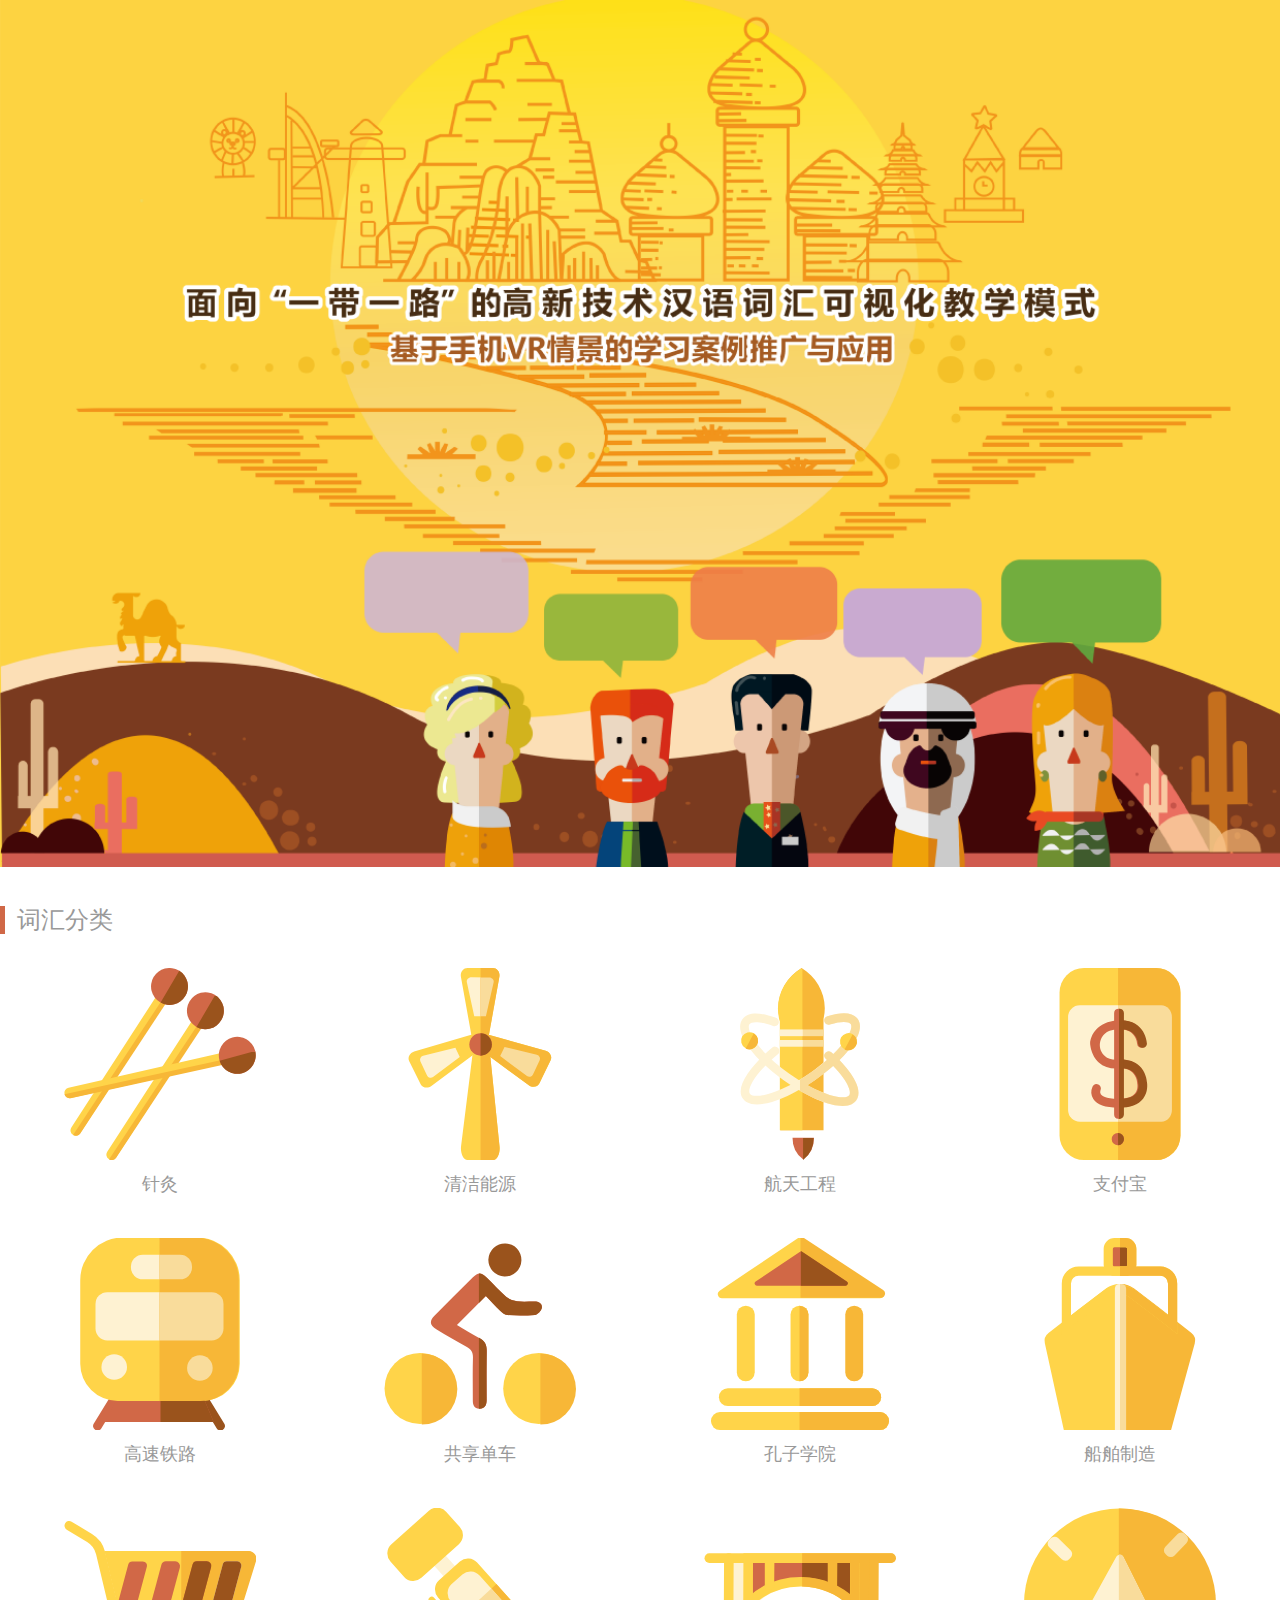
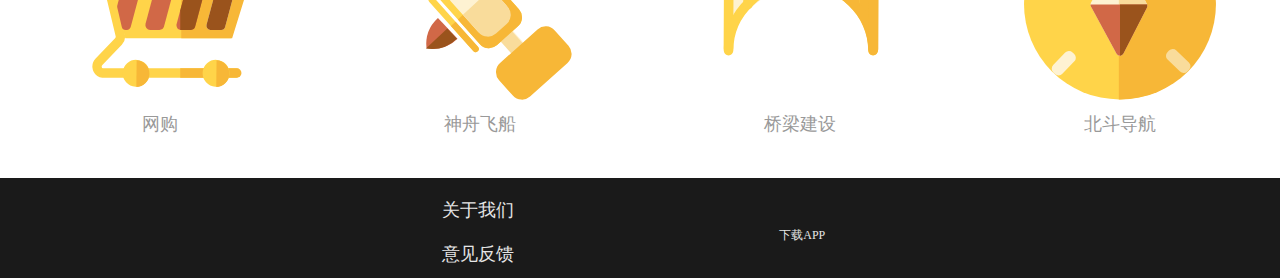
==== index.html @ 21eddb14 "update" ====
<!DOCTYPE html>
<html lang="en">

<head>
    <meta charset="UTF-8">
    <meta name="viewport" content="width=device-width, initial-scale=1.0">
    <meta http-equiv="X-UA-Compatible" content="ie=edge">
    <title>obor</title>
    <meta name="viewport" content="width=device-width, initial-scale=1.0, user-scalable=no" />
    <link rel="stylesheet" href="./index.css">
    <link rel="stylesheet" href="./svg.css">
</head>

<body>
    <div class="title">
        <img class="title" src="./img/title.png" alt="title">
    </div>
    <div class="classify">
        <div class="title_s">
            <div class="front"></div>
            <div class="ti">词汇分类</div>
        </div>
        <div class="classBox">
            <div class="line">
                <div class="box">
                    <svg viewBox="0 0 200 200" class="svg">
                        <use xmlns:xlink="http://www.w3.org/1999/xlink" xlink:href="#acupuncture"></use>
                    </svg>
                    <div class="name">针灸</div>
                </div>
                <div class="box">
                    <svg viewBox="0 0 200 200" class="svg">
                            <use xmlns:xlink="http://www.w3.org/1999/xlink" xlink:href="#clean"></use>
                        </svg>
                    <div class="name">清洁能源</div>
                </div>
                <div class="box">
                    <svg viewBox="0 0 200 200" class="svg">
                                <use xmlns:xlink="http://www.w3.org/1999/xlink" xlink:href="#spaceship"></use>
                            </svg>
                    <div class="name">航天工程</div>
                </div>
                <div class="box">
                    <svg viewBox="0 0 200 200" class="svg">
                                    <use xmlns:xlink="http://www.w3.org/1999/xlink" xlink:href="#alipay"></use>
                                </svg>
                    <div class="name">支付宝</div>
                </div>
            </div>
            <div class="line">
                <div class="box">
                    <svg viewBox="0 0 200 200" class="svg">
                            <use xmlns:xlink="http://www.w3.org/1999/xlink" xlink:href="#highway"></use>
                        </svg>
                    <div class="name">高速铁路</div>
                </div>
                <div class="box">
                    <svg viewBox="0 0 200 200" class="svg">
                                <use xmlns:xlink="http://www.w3.org/1999/xlink" xlink:href="#shareBike"></use>
                            </svg>
                    <div class="name">共享单车</div>
                </div>
                <div class="box">
                    <svg viewBox="0 0 200 200" class="svg">
                                    <use xmlns:xlink="http://www.w3.org/1999/xlink" xlink:href="#confucious"></use>
                                </svg>
                    <div class="name">孔子学院</div>
                </div>
                <div class="box">
                    <svg viewBox="0 0 200 200" class="svg">
                                        <use xmlns:xlink="http://www.w3.org/1999/xlink" xlink:href="#Smade"></use>
                                    </svg>
                    <div class="name">船舶制造</div>
                </div>
            </div>
            <div class="line">
                <div class="box">
                    <svg viewBox="0 0 200 200" class="svg">
                                <use xmlns:xlink="http://www.w3.org/1999/xlink" xlink:href="#shopping"></use>
                            </svg>
                    <div class="name">网购</div>
                </div>
                <div class="box">
                    <svg viewBox="0 0 200 200" class="svg">
                                    <use xmlns:xlink="http://www.w3.org/1999/xlink" xlink:href="#ship"></use>
                                </svg>
                    <div class="name">神舟飞船</div>
                </div>
                <div class="box">
                    <svg viewBox="0 0 200 200" class="svg">
                                        <use xmlns:xlink="http://www.w3.org/1999/xlink" xlink:href="#bridge"></use>
                                    </svg>
                    <div class="name">桥梁建设</div>
                </div>
                <div class="box">
                    <svg viewBox="0 0 200 200" class="svg">
                        <use xmlns:xlink="http://www.w3.org/1999/xlink" xlink:href="#navigation"></use>
                    </svg>
                    <div class="name">北斗导航</div>
                </div>
            </div>
        </div>
    </div>
    <div class="footer">
        <div class="box">
            <a href="">
                <div class="link_s">关于我们</div>
            </a>
            <a href="">
                <div class="link_s">意见反馈</div>
            </a>
        </div>
        <div class="box">
            <img src="http://oonvtay51.bkt.clouddn.com/1505191743.png" alt="" class="qtcode">
            <div class="qtWord">下载APP</div>
        </div>
    </div>
    <svg style="display:none;">
        <symbol viewBox="0 0 178 168" id="shareBike">
            <g id="共享单车">
                <path class="Icls-1" d="M127.39,15.78a15.32,15.32,0,1,1-30.63-.91,15.32,15.32,0,0,1,30.63.91Z" />
                <path class="Icls-2" d="M94.42,48.71,67.62,75.62c6.55,3.84,13.38,8.28,20.59,12,5.44,2.77,7.19,6.64,7.06,12.53-.31,14.1-.1,28.21-.1,42.32,0,1.09,0,2.17,0,3.26-.15,4.44-1.77,7.83-6.83,7.63-4.73-.19-6-3.56-6-7.71,0-13.24-.26-26.49.12-39.71.15-5.08-1.55-7.81-6-10.16-9.38-5-18.5-10.47-27.63-15.92C42.31,75.9,41.78,72.23,47,66.93Q64.62,49.1,82.45,31.48c4.87-4.82,7.6-4.73,12.66.24,6,5.93,11.7,12.28,18.08,17.81a20,20,0,0,0,10.13,4.11c5.34.68,10.83.17,16.25.21,4,0,7.46,2.09,6.71,6-.48,2.55-3.93,6.2-6.32,6.42a166.27,166.27,0,0,1-25.35.12c-2.44-.14-5.1-2.24-7-4.09C102.89,57.89,98.58,53.06,94.42,48.71Z"
                />
                <circle class="Icls-3" cx="33.5" cy="134.5" r="33" />
                <path class="Icls-4" d="M35,102v66a33,33,0,0,0,0-66Z" />
                <circle class="Icls-3" cx="143.5" cy="134.5" r="33" />
                <path class="Icls-4" d="M145,102v66a33,33,0,0,0,0-66Z" />
                <path class="Icls-1" d="M88.21,87.57,88,87.46v65.82l.31,0c5.05.2,6.67-3.19,6.83-7.63,0-1.08,0-2.17,0-3.26,0-14.11-.21-28.22.1-42.32C95.4,94.21,93.66,90.34,88.21,87.57Z"
                />
                <path class="Icls-1" d="M139.57,53.86c-5.43,0-10.91.47-16.25-.21a20,20,0,0,1-10.13-4.11c-6.38-5.53-12-11.88-18.08-17.81-2.84-2.79-4.95-4-7.11-3.75V55.16l6.42-6.45c4.15,4.36,8.47,9.19,13.15,13.64,1.94,1.85,4.6,3.94,7,4.09A166.27,166.27,0,0,0,140,66.32c2.39-.23,5.84-3.88,6.32-6.42C147,55.95,143.62,53.89,139.57,53.86Z"
                />
            </g>
        </symbol>
        <symbol viewBox="0 0 166 165" id="navigation">
            <g id="北斗导航">
                <circle class="Ncls-1" cx="82.5" cy="82.5" r="82.5" />
                <rect class="Ncls-2" x="25.56" y="22.7" width="11" height="24" rx="4.5" ry="4.5" transform="translate(-15.48 33.01) rotate(-46.09)"
                />
                <rect class="Ncls-2" x="127.83" y="119.76" width="11" height="24" rx="4.5" ry="4.5" transform="translate(-54.06 136.45) rotate(-46.09)"
                />
                <rect class="Ncls-2" x="125.89" y="19.34" width="11" height="24" rx="4.5" ry="4.5" transform="translate(58.39 -82.31) rotate(43.87)"
                />
                <rect class="Ncls-2" x="28.89" y="121.68" width="11" height="24" rx="4.5" ry="4.5" transform="translate(102.24 13.47) rotate(43.87)"
                />
                <path class="Ncls-3" d="M83.5,0c-.5,0-1,0-1.5,0V165c.5,0,1,0,1.5,0a82.5,82.5,0,0,0,0-165Z" />
                <path class="Ncls-2" d="M85.83,41.66,106.25,82.5a3.33,3.33,0,0,1,0,3L85.88,125.37a3.33,3.33,0,0,1-5.89.07L57.87,84.6a3.33,3.33,0,0,1,0-3.2L79.94,41.53A3.33,3.33,0,0,1,85.83,41.66Z"
                />
                <path class="Ncls-4" d="M106.25,82.5,85.83,41.66A3.31,3.31,0,0,0,82,39.93V127a3.31,3.31,0,0,0,3.88-1.68L106.24,85.5A3.33,3.33,0,0,0,106.25,82.5Z"
                />
                <path class="Ncls-5" d="M57.47,83a3.32,3.32,0,0,0,.4,1.6L80,125.44a3.33,3.33,0,0,0,5.89-.07L106.24,85.5a3.31,3.31,0,0,0,.19-2.5Z"
                />
                <path class="Ncls-6" d="M106.43,83H83v44.17a3.29,3.29,0,0,0,2.88-1.81L106.24,85.5A3.31,3.31,0,0,0,106.43,83Z" />
                <rect class="Ncls-4" x="127.83" y="119.76" width="11" height="24" rx="4.5" ry="4.5" transform="translate(-54.06 136.45) rotate(-46.09)"
                />
                <rect class="Ncls-4" x="125.89" y="19.34" width="11" height="24" rx="4.5" ry="4.5" transform="translate(58.39 -82.31) rotate(43.87)"
                />
            </g>
        </symbol>
        <symbol viewBox="0 0 179 193" id = "confucious">
            <g id="孔子学院">
                <path class="Ccls-1" d="M11,60.5H169.85a4.14,4.14,0,0,0,2.29-7.6L92.26,0a4.14,4.14,0,0,0-4.6,0L8.72,52.91A4.14,4.14,0,0,0,11,60.5Z"
                />
                <rect class="Ccls-1" x="26" y="68" width="18" height="76" rx="9" ry="9" />
                <rect class="Ccls-1" x="80" y="68" width="18" height="76" rx="9" ry="9" />
                <rect class="Ccls-2" x="135" y="68" width="18" height="76" rx="9" ry="9" />
                <rect class="Ccls-1" x="80.5" y="78.5" width="18" height="163" rx="9" ry="9" transform="translate(-70.5 249.5) rotate(-90)"
                />
                <rect class="Ccls-1" x="80.5" y="94.5" width="18" height="179" rx="9" ry="9" transform="translate(-94.5 273.5) rotate(-90)"
                />
                <path class="Ccls-2" d="M173.09,52.29,91.29-1.44A4.24,4.24,0,0,0,90-2V60h80.75A4.2,4.2,0,0,0,173.09,52.29Z" />
                <path class="Ccls-3" d="M46.21,48h89a2.32,2.32,0,0,0,1.28-4.26L91.75,14.06a2.32,2.32,0,0,0-2.58,0L44.91,43.75A2.32,2.32,0,0,0,46.21,48Z"
                />
                <path class="Ccls-2" d="M89,68v76a9,9,0,0,0,9-9V77A9,9,0,0,0,89,68Z" />
                <path class="Ccls-4" d="M136.5,43.64,90.88,13.24a2.34,2.34,0,0,0-.52-.24V48H135.2A2.38,2.38,0,0,0,136.5,43.64Z" />
                <path class="Ccls-2" d="M170,175H89v18h81a9,9,0,0,0,0-18Z" />
                <path class="Ccls-2" d="M162,151H89v18h73a9,9,0,0,0,0-18Z" />
            </g>
        </symbol>
        <symbol viewBox="0 0 124 196" id="alipay">
            <g id="支付宝">
                <rect class="Acls-1" x="0.28" width="123.43" height="196" rx="25.02" ry="25.02" />
                <line class="Acls-2" x1="62" y1="43" x2="71" y2="62" />
                <rect class="Acls-3" x="9" y="38" width="85" height="119" rx="12" ry="12" />
                <path class="Acls-4" d="M98.69,0H60V196H98.69a25,25,0,0,0,25-25V25A25,25,0,0,0,98.69,0Z" />
                <path class="Acls-5" d="M104.18,38H60V157h44.18c6,0,10.82-5.4,10.82-12V50C115,43.4,110.13,38,104.18,38Z" />
                <path class="Acls-6" d="M60,142.5c-13,0-21.51-3-25.25-8.84a13.57,13.57,0,0,1-.83-12.56,4.5,4.5,0,1,1,8.16,3.81,4.62,4.62,0,0,0,.3,4c.92,1.39,4.48,4.61,17.62,4.61,8.48,0,14.52-2,17.49-5.74,3.33-4.21,2.15-9.67,2.13-9.72l-.11-.46v-.47s-.3-6.54-5-10.77c-3.26-2.95-8-4.24-14.24-3.85-8.15.52-14.86-1.53-19.94-6.1C32.1,89,31.52,77.67,31.5,77.19v-.44c.42-7.63,6.88-22.32,28.3-23.25,27.15-1.2,28.68,23,28.69,23.27a4.5,4.5,0,0,1-9,.47C79.4,75.63,78,61.73,60.2,62.5a29.16,29.16,0,0,0-8.68,1.58C41.24,67.79,38.05,81.19,45.66,89q.36.37.75.72c3.21,2.86,7.69,4.12,13.3,3.77,8.76-.56,15.81,1.54,21,6.25,6.68,6.11,7.67,14.59,7.81,16.67h0c.38,2,1.43,10.13-3.92,16.91C79.75,139.42,71.49,142.5,60,142.5Z"
                />
                <path class="Acls-6" d="M60.1,154a4.66,4.66,0,0,1-4.1-4.72v-103a4.66,4.66,0,0,1,4.1-4.72A4.5,4.5,0,0,1,65,46V149.5A4.5,4.5,0,0,1,60.1,154Z" />
                <circle class="Acls-6" cx="59.83" cy="174.68" r="6.3" transform="translate(-1.97 0.69) rotate(-0.65)" />
                <path class="Acls-7" d="M59.94,168.39,60.08,181a6.3,6.3,0,0,0-.14-12.59Z" />
                <path class="Acls-7" d="M89.47,116.43h0c-.14-2.08-1.13-10.56-7.81-16.67C76.58,95.1,69.63,93,61,93.5v9h.29c6.19-.39,11,.9,14.24,3.85,4.68,4.23,5,10.74,5,10.77v.47l.11.46c0,.05,1.19,5.51-2.13,9.72-3,3.75-9,5.74-17.49,5.74v9c11.49,0,19.75-3.08,24.55-9.16C90.91,126.56,89.85,118.48,89.47,116.43Z"
                />
                <path class="Acls-7" d="M61,62.51h.2C79,61.73,80.4,75.63,80.51,77.25a4.5,4.5,0,0,0,9-.47C89.48,76.53,88,52.43,61,53.5Z" />
                <path class="Acls-7" d="M61.1,41.52l-.1,0V154l.1,0A4.5,4.5,0,0,0,66,149.5V46A4.5,4.5,0,0,0,61.1,41.52Z" />
            </g>
        </symbol>
        <symbol viewBox="0 0 180 95" id = "bridge">
            <g id="桥梁架设">
                <path class="Bcls-1" d="M22.5,4.5h136l-1,68s-24-42-67-42-67,48-67,48Z" />
                <path class="Bcls-2" d="M44.89,9H141l-.71,35.84s-17-22.14-47.35-22.14S45.6,48,45.6,48Z" />
                <line class="Bcls-3" x1="5" y1="4.5" x2="175" y2="4.5" />
                <line class="Bcls-3" x1="22.9" y1="89.01" x2="23.31" y2="4.51" />
                <path class="Bcls-3" d="M158.5,91.17c0-35.65-30.33-64.54-67.75-64.54S23,55.52,23,91.17" />
                <path class="Bcls-4" d="M94,3.5v26c42.06,1,65.5,42,65.5,42l1-68Z" />
                <path class="Bcls-5" d="M92,9V22.73l.95,0c30.39,0,47.35,22.14,47.35,22.14L141,9Z" />
                <polyline class="Bcls-3" points="41.3 47.83 41.47 4.53 141.47 4.51 141.3 47.8" />
                <path class="Bcls-6" d="M175.47,0H92V9h83.47a4.5,4.5,0,1,0,0-9Z" />
                <path class="Bcls-6" d="M92,22.16v9c34.3.64,62,27.3,62,60a4.5,4.5,0,1,0,9,0C163,53.5,131.26,22.8,92,22.16Z" />
                <path class="Bcls-6" d="M137,1V48.19a4.46,4.46,0,0,0,4.28,3.11h0A4.42,4.42,0,0,0,145.8,47L146,1Z" />
                <path class="Bcls-6" d="M116,7V32.33c.55,1,2.24,1.66,4.28,1.67h0c2.48,0,4.49-1,4.5-2.31L125,7Z" />
                <path class="Bcls-7" d="M57,7V32.33c.55,1,2.24,1.66,4.28,1.67h0c2.48,0,4.49-1,4.5-2.31L66,7Z" />
                <line class="Bcls-8" x1="158.9" y1="90.01" x2="159.31" y2="5.51" />
            </g>
        </symbol>
        <symbol viewBox="0 0 145 195" id = "clean">
            <g id="清洁能源">
                <path class="Lcls-1" d="M65.35,84.38l17.07.19,9.91,96.61c.75,7.27-2.49,14-6.71,14l-25.93-.29c-4.22,0-7.3-6.86-6.4-14.12Z"
                />
                <path class="Lcls-1" d="M81.18,70.1H64.1l-11-61.19C52.29,4.3,55.45,0,59.67,0H85.61C89.82,0,93,4.3,92.16,8.91Z" />
                <path class="Lcls-2" d="M78.57,49,66.66,49,59.15,14.49c-.57-2.6,1.65-5,4.59-5l18.08.08c2.94,0,5.14,2.44,4.55,5Z" />
                <path class="Lcls-1" d="M65.31,67.39l7.63,15.27L23.12,119.85c-3.75,2.8-9,1.89-10.9-1.88L.63,94.77c-1.89-3.77.55-8.52,5-9.84Z"
                />
                <path class="Lcls-1" d="M72.79,82.87l7.47-15.35L139.2,84c4.44,1.24,6.86,5.93,5,9.73L132.86,117c-1.85,3.79-7,4.79-10.75,2.06Z"
                />
                <path class="Lcls-2" d="M81.62,84.27,86.7,73.51l42.57,11.6c3.21.87,5,4.17,3.77,6.83l-7.71,16.36c-1.25,2.66-5,3.35-7.67,1.44Z"
                />
                <path class="Lcls-3" d="M72.79,82.87l7.47-15.35L139.2,84c4.44,1.24,6.86,5.93,5,9.73L132.86,117c-1.85,3.79-7,4.79-10.75,2.06Z"
                />
                <path class="Lcls-4" d="M93,89.49l4.42-9.38,32.82,8.1A4,4,0,0,1,133,93.87l-6.71,14.24a4,4,0,0,1-6.06,1.54Z" />
                <path class="Lcls-2" d="M51.95,90.47,47.52,81.1,14.7,89.23A4,4,0,0,0,12,94.89l6.73,14.24a4,4,0,0,0,6.06,1.54Z" />
                <path class="Lcls-3" d="M92.33,181.18,82.42,84.57l-9.34-.1V195l12.54.14C89.84,195.2,93.08,188.46,92.33,181.18Z" />
                <path class="Lcls-3" d="M85.61,0H73.09V70.1h8.09l11-61.19C93,4.3,89.82,0,85.61,0Z" />
                <path class="Lcls-4" d="M81.83,9.56l-8.74,0V49l5.42,0,7.86-34.41C87,12,84.77,9.57,81.83,9.56Z" />
                <circle class="Lcls-5" cx="73.09" cy="77.59" r="11.41" />
                <path class="Lcls-6" d="M73.09,66.18V89a11.41,11.41,0,0,0,0-22.82Z" />
            </g>
        </symbol>
        <symbol viewBox="0 0 182 189" id = "ship">
            <g id="航天工程">
                <rect class="Scls-1" x="84.36" y="22.83" width="15" height="148.1" transform="translate(-41.2 85.95) rotate(-41.83)" />
                <rect class="Scls-2" x="46.66" y="67.99" width="85.71" height="51.61" rx="12" ry="12" transform="translate(99.7 -35.46) rotate(48.17)"
                />
                <polygon class="Scls-3" points="92.04 87.34 81.02 97.52 134.92 157.74 146.1 147.73 92.04 87.34" />
                <path class="Scls-4" d="M129.32,99.58l-22.2-24.8-37.92,35L90.86,134a12,12,0,0,0,16.94.94l20.57-18.42A12,12,0,0,0,129.32,99.58Z"
                />
                <rect class="Scls-1" x="57.85" y="74.73" width="63.32" height="38.13" rx="12" ry="12" transform="translate(99.7 -35.46) rotate(48.17)"
                />
                <rect class="Scls-2" x="29.56" y="111.39" width="71.02" height="6.25" rx="3.12" ry="3.12" transform="translate(107 -10.35) rotate(48.17)"
                />
                <rect class="Scls-2" x="0.23" y="13.59" width="73.53" height="44.28" rx="12" ry="12" transform="translate(-14.4 33.78) rotate(-41.83)"
                />
                <rect class="Scls-4" x="107.19" y="130.42" width="73.53" height="44.28" rx="12" ry="12" transform="translate(-65.06 134.89) rotate(-41.83)"
                />
                <path class="Scls-5" d="M38.34,138.15a35.32,35.32,0,0,0,30.54-9.39L49.6,108.25A35.32,35.32,0,0,0,38.34,138.15Z" />
                <path class="Scls-6" d="M58.8,118.59l-21,19.75a36.14,36.14,0,0,0,30.45-9.71Z" />
                <path class="Scls-4" d="M89,136.56,66.93,111.9l-4.59,4.24,22,24.59A3.12,3.12,0,1,0,89,136.56Z" />
                <path class="Scls-3" d="M118.19,97.2l-16-17.87-28,25.87,15.6,17.43a12,12,0,0,0,16.94.94l10.53-9.42A12,12,0,0,0,118.19,97.2Z"
                />
            </g>
        </symbol>
        <symbol viewBox="0 0 185 160" id = "shopping">
            <g id="网购">
                <path class="Hcls-1" d="M161,113H59L39,29H177.14a7.27,7.27,0,0,1,6.94,9.41Z" />
                <path class="Hcls-2" d="M178.14,29H113v84h49l23.09-74.59A7.27,7.27,0,0,0,178.14,29Z" />
                <path class="Hcls-3" d="M151.46,105H141.17a4,4,0,0,1-3.83-5l15.58-58.15a4,4,0,0,1,3.83-2.94H167a4,4,0,0,1,3.83,5l-15.58,58.15A4,4,0,0,1,151.46,105Z"
                />
                <path class="Hcls-4" d="M122.18,105h-9.53a4.34,4.34,0,0,1-4.19-5.46l15.38-57.42A4.34,4.34,0,0,1,128,38.91h9.53a4.34,4.34,0,0,1,4.19,5.46l-15.38,57.42A4.34,4.34,0,0,1,122.18,105Z"
                />
                <path class="Hcls-4" d="M91.93,105H83.07a4.66,4.66,0,0,1-4.5-5.86L93.78,42.36a4.66,4.66,0,0,1,4.5-3.45h8.86a4.66,4.66,0,0,1,4.5,5.86L96.43,101.55A4.66,4.66,0,0,1,91.93,105Z"
                />
                <path class="Hcls-5" d="M5,4.5,24.63,16.42A23.48,23.48,0,0,1,35.28,31l18.87,78.91a6.71,6.71,0,0,1-1.69,6.21L33.73,135.62a6.63,6.63,0,0,0,.92,10.09,4.28,4.28,0,0,0,2.35.78H166"
                />
                <path class="Hcls-2" d="M166.5,142H112v9h54.5a4.5,4.5,0,0,0,0-9Z" />
                <circle class="Hcls-1" cx="69.5" cy="146.8" r="12.95" transform="translate(-80.77 208.43) rotate(-86.97)" />
                <path class="Hcls-2" d="M70,134.14,69.7,160A12.94,12.94,0,0,0,70,134.14Z" />
                <circle class="Hcls-1" cx="146.5" cy="146.8" r="12.95" transform="translate(-7.84 285.32) rotate(-86.97)" />
                <path class="Hcls-2" d="M147,134.14,146.7,160a12.94,12.94,0,0,0,.32-25.86Z" />
                <path class="Hcls-4" d="M59.49,105h1a4,4,0,0,0,3.85-3L79.87,43.94a4,4,0,0,0-3.85-5H65.77a4,4,0,0,0-3.85,3L51.33,81.39a4,4,0,0,0,0,1.93l4.31,18.58A4,4,0,0,0,59.49,105Z"
                />
                <path class="Hcls-6" d="M151.46,105H141.17a4,4,0,0,1-3.83-5l15.58-58.15a4,4,0,0,1,3.83-2.94H167a4,4,0,0,1,3.83,5l-15.58,58.15A4,4,0,0,1,151.46,105Z"
                />
                <path class="Hcls-6" d="M137.56,38.91H128a4.34,4.34,0,0,0-4.19,3.21L112,86.34v18.61a4.38,4.38,0,0,0,.65.05h9.53a4.34,4.34,0,0,0,4.19-3.21l15.38-57.42A4.34,4.34,0,0,0,137.56,38.91Z"
                />
            </g>
        </symbol>
        <symbol viewBox="0 0 124 200" id = "spaceship">
            <g id="神州飞船">
                <path class="Pcls-1" d="M87.81,41.9C87.81,24.41,78.21,9,63.66,0,49.1,9,39.5,24.41,39.5,41.9a47,47,0,0,0,2,13.53V169h45V52.86A47,47,0,0,0,87.81,41.9Z"
                />
                <path class="Pcls-2" d="M64.5,169V1.38c-.45-.29-.89-.6-1.34-.88C48.6,9.48,39,24.83,39,42.28a46.75,46.75,0,0,0,2,13.49V169Z"
                />
                <rect class="Pcls-3" x="65" y="75" width="22" height="7" />
                <rect class="Pcls-3" x="65" y="64" width="22" height="7" />
                <rect class="Pcls-4" x="41" y="75" width="24" height="7" />
                <rect class="Pcls-4" x="41" y="64" width="24" height="7" />
                <path class="Pcls-5" d="M65.39,199.58a28.08,28.08,0,0,0,11.18-22.8H54.21A28.08,28.08,0,0,0,65.39,199.58Z" />
                <path class="Pcls-6" d="M65.21,177.08V200a28.72,28.72,0,0,0,11-22.92Z" />
                <path class="Pcls-4" d="M106.43,143.76a55.79,55.79,0,0,1-16.28-2.91c-13.42-4.16-29.2-12.43-44.45-23.28s-28.24-23-36.58-34.35C-2.81,67.06-1.36,58.1,2,53.43c3.67-5.16,12.72-9.6,35-1.49a4.5,4.5,0,1,1-3.08,8.46C19.7,55.24,11.31,55.8,9.29,58.65c-1.61,2.27-.73,8.67,7.07,19.24s20.06,22,34.55,32.35,29.38,18.13,41.91,22,18.88,2.63,20.5.36c2.89-4.06-2.84-18.54-24.61-38a4.5,4.5,0,0,1,6-6.7c18.15,16.26,34.5,37.93,25.94,50C118.49,140.88,114.35,143.76,106.43,143.76Z"
                />
                <path class="Pcls-4" d="M17,142.16c-8.22,0-12.43-3-14.59-6.12-9-13.09,10.91-36.8,30.75-53.12a4.5,4.5,0,1,1,5.72,7c-25,20.55-32.11,36.64-29.06,41,4.16,6,30.65.61,62.7-21.54s46.47-45,42.31-51c-1.78-2.58-9.17-3.45-21.66.44a4.5,4.5,0,1,1-2.68-8.59c16-5,26.93-3.92,31.74,3,3.25,4.71,4.58,13.68-7.56,29.7-8.49,11.19-21.64,23.21-37,33.85s-31.29,18.69-44.76,22.68A56.83,56.83,0,0,1,17,142.16Z"
                />
                <path class="Pcls-3" d="M94.71,87.88a4.5,4.5,0,0,0-6,6.7c21.77,19.5,27.5,34,24.61,38-1.61,2.27-7.95,3.53-20.5-.36-9.34-2.9-20-8-30.82-14.66v10.47a142,142,0,0,0,28.15,12.78,55.81,55.81,0,0,0,16.28,2.91c7.92,0,12.06-2.89,14.22-5.92C129.21,125.8,112.86,104.14,94.71,87.88Z"
                />
                <path class="Pcls-3" d="M122.21,53.23c-4.81-7-15.78-8-31.74-3a4.5,4.5,0,1,0,2.68,8.59c12.48-3.89,19.87-3,21.66-.44,1.58,2.29.61,8.68-7.33,19.15s-20.35,21.78-35,31.89c-3.58,2.47-7.08,4.72-10.49,6.79v10.42c5.19-2.94,10.43-6.22,15.61-9.8,15.39-10.64,28.55-22.66,37-33.85C126.79,66.92,125.46,57.94,122.21,53.23Z"
                />
                <circle class="Pcls-2" cx="9.48" cy="75.7" r="8.87" transform="translate(-60.57 45.48) rotate(-59.53)" />
                <path class="Pcls-1" d="M13.79,68.17,5.43,83.79a8.86,8.86,0,0,0,8.36-15.62Z" />
                <circle class="Pcls-2" cx="112.48" cy="76.7" r="8.87" transform="translate(-10.67 134.74) rotate(-59.53)" />
                <path class="Pcls-1" d="M116.79,69.17l-8.36,15.62a8.86,8.86,0,0,0,8.36-15.62Z" />
            </g>
        </symbol>
        <symbol viewBox="0 0 148 188" id = "Smade">
            <g id="船舶制造">
               <rect class="Mcls-1" x="61" y="5" width="23" height="28" rx="6.03" ry="6.03" />
               <path class="Mcls-2" d="M80,5H74V33h6a6,6,0,0,0,6-6V11A6,6,0,0,0,80,5Z" />
               <path class="Mcls-3" d="M111.2,68.08,86.89,49.49a21.82,21.82,0,0,0-26.54,0L36.06,68.12,4,93A10,10,0,0,0,.42,103.08L19,188H123l23.18-84.75a10,10,0,0,0-3.49-10.55Z"
               />
               <path class="Mcls-4" d="M143.69,92.71,112.2,68.08,87.89,49.49A21.78,21.78,0,0,0,75,45V188h49l23.18-84.75A10,10,0,0,0,143.69,92.71Z"
               />
               <rect class="Mcls-5" x="62.5" y="4.5" width="23" height="28" rx="6.03" ry="6.03" />
               <path class="Mcls-5" d="M36.06,73.65,60.35,55.12a21.89,21.89,0,0,1,26.54,0l24.31,18.5,14.3,11.18V44.52a12,12,0,0,0-12-12h-80a12,12,0,0,0-12,12V85.06Z"
               />
               <path class="Mcls-6" d="M73.5,45h0A4.5,4.5,0,0,1,78,49.5V188a0,0,0,0,1,0,0H69a0,0,0,0,1,0,0V49.5A4.5,4.5,0,0,1,73.5,45Z"
               />
               <path class="Mcls-4" d="M79.47,0H74V9h5.47A1.53,1.53,0,0,1,81,10.53V26.47A1.53,1.53,0,0,1,79.47,28H74v9h5.47A10.55,10.55,0,0,0,90,26.47V10.53A10.55,10.55,0,0,0,79.47,0Z"
               />
               <path class="Mcls-4" d="M113.48,28H74v9h39.48A7.53,7.53,0,0,1,121,44.52v31L113.92,70,89.61,51.52A26.34,26.34,0,0,0,74,46.16v9a17.35,17.35,0,0,1,10.16,3.53l24.27,18.47L130,94V44.52A16.54,16.54,0,0,0,113.48,28Z"
               />
               <path class="Mcls-7" d="M75.5,45H74V188h6V49.5A4.51,4.51,0,0,0,75.5,45Z" />
           </g>
       </symbol>
       <symbol id="highway" viewBox="0 0 161 195">
            <line class="Wcls-1" x1="17" y1="191" x2="36" y2="160" />
            <line class="Wcls-2" x1="142" y1="191" x2="123" y2="160" />
            <polygon class="Wcls-3" points="135 187 24 187 44 151 120 151 135 187" />
            <path class="Wcls-4" d="M42.79-.5h75.42A43.29,43.29,0,0,1,161.5,42.79V127.6a37.9,37.9,0,0,1-37.9,37.9H37.4A37.9,37.9,0,0,1-.5,127.6V42.79A43.29,43.29,0,0,1,42.79-.5Z"
            />
            <rect class="Wcls-5" x="51" y="17" width="63" height="25" rx="12" ry="12" />
            <rect class="Wcls-5" x="15" y="55" width="131" height="49" rx="12" ry="12" />
            <circle class="Wcls-5" cx="34" cy="131" r="13" />
            <circle class="Wcls-5" cx="128" cy="132" r="13" />
            <polygon class="Wcls-6" points="81 187 135 187 120 151 81 151 81 187" />
            <path class="Wcls-7" d="M116.11-.5H80v166h41.63c21.47,0,38.87-17,38.87-37.9V42.79C160.5,18.88,140.63-.5,116.11-.5Z" />
            <path class="Wcls-8" d="M133,55H80v49h53a12,12,0,0,0,12-12V67A12,12,0,0,0,133,55Z" />
            <path class="Wcls-8" d="M101,17H80V42h21a12,12,0,0,0,12-12V29A12,12,0,0,0,101,17Z" />
            <circle class="Wcls-8" cx="121" cy="132" r="13" />
        </symbol>
       <symbol viewBox="0 0 181 182" id="acupuncture">
            <g id="针灸">
                <rect class="Ucls-1" x="47.69" y="6.56" width="10.11" height="164.78" rx="5.06" ry="5.06" transform="translate(48.66 192.28) rotate(-147.07)"
                />
                <path class="Ucls-2" d="M99.93,27.68a5.06,5.06,0,0,0-1.25-6.84L8.11,158.42a5.06,5.06,0,0,0,6.78-1.56Z" />
                <circle class="Ucls-3" cx="99.5" cy="17.5" r="17.5" transform="translate(33.96 94.38) rotate(-59.53)" />
                <path class="Ucls-4" d="M108.79,2.69,91.07,32.81A17.48,17.48,0,0,0,108.79,2.69Z" />
                <rect class="Ucls-1" x="81.73" y="29.58" width="10.11" height="164.78" rx="5.06" ry="5.06" transform="translate(98.74 253.12) rotate(-147.07)"
                />
                <path class="Ucls-2" d="M134,50.7a5.06,5.06,0,0,0-1.25-6.84L42.14,181.44a5.06,5.06,0,0,0,6.78-1.56Z" />
                <circle class="Ucls-3" cx="133.53" cy="40.52" r="17.5" transform="translate(30.89 135.06) rotate(-59.53)" />
                <path class="Ucls-4" d="M142.83,25.71,125.1,55.83a17.48,17.48,0,0,0,17.72-30.12Z" />
                <rect class="Ucls-1" x="75.33" y="18.86" width="10.11" height="164.78" rx="5.06" ry="5.06" transform="translate(-0.61 202.02) rotate(-102.76)"
                />
                <path class="Ucls-2" d="M156.95,90.36a5.06,5.06,0,0,0,3.89-5.77L-.09,119.79a5.06,5.06,0,0,0,5.94,3.62Z" />
                <circle class="Ucls-3" cx="163.75" cy="82.77" r="17.5" transform="translate(-15.99 45.9) rotate(-15.22)" />
                <path class="Ucls-4" d="M180.74,78.67,147,87.84a17.48,17.48,0,0,0,33.72-9.18Z" />
            </g>
        </symbol>    
    </svg>
</body>

</html>
---- index.css ----
html,
body {
    margin: 0;
    padding: 0;
    font-size: 18px;
    color: #999999;
}

a {
    text-decoration: none;
}

.title {
    width: 100%;
}

.title_s {
    margin: 32px 0;
    font-size: 0;
}

.front {
    width: 5px;
    height: 28px;
    background: #d06847;
    display: inline-block;
    vertical-align: middle;
}

.ti {
    font-size: 24px;
    display: inline-block;
    vertical-align: middle;
    margin-left: 12px;
}

.line {
    font-size: 0;
    margin-bottom: 42px;
}

.box {
    width: 25%;
    text-align: center;
    display: inline-block;
    vertical-align: middle;
}

.name {
    font-size: 18px;
    margin-top: 12px;
}

.svg {
    width: 60%;
}

.footer {
    height: 100px;
    /* line-height: 100px; */
    width: 100%;
    font-size: 18px;
    color: #e6e6e6;
    background: #1a1a1a;
    text-align: center;
}

.link_s {
    margin-top: 20px;
    font-size: 18px;
    color: #e6e6e6;
}

.qtcode {
    width: 45px;
    margin-top: 22px;
}

.qtWord {
    font-size: 12px;
}
---- svg.css ----
.Icls-1 {
    fill: #9a531c;
}

.Icls-2 {
    fill: #d16847;
}

.Icls-3 {
    fill: #ffd449;
}

.Icls-4 {
    fill: #f7b737;
}

.Ncls-1 {
    fill: #ffd449;
}

.Hcls-1 {
    fill: #ffd449;
}

.Hcls-2 {
    fill: #f7b737;
}

.Hcls-3 {
    fill: #fef2d2;
}

.Hcls-4 {
    fill: #d16847;
}

.Hcls-5 {
    fill: none;
    stroke: #ffd449;
    stroke-linecap: round;
    stroke-miterlimit: 10;
    stroke-width: 9px;
}

.Hcls-6 {
    fill: #9a531c;
}

.Pcls-1 {
    fill: #f7b737;
}

.Pcls-2 {
    fill: #ffd449;
}

.Pcls-3 {
    fill: #f9dc9b;
}

.Pcls-4 {
    fill: #fef2d2;
}

.Pcls-5 {
    fill: #d16847;
}

.Pcls-6 {
    fill: #9a531c;
}

.Ncls-2 {
    fill: #fef2d2;
}

.Ncls-3 {
    fill: #f7b737;
}

.Ncls-4 {
    fill: #f9dc9b;
}

.Ncls-5 {
    fill: #d16847;
}

.Ncls-6 {
    fill: #9a531c;
}

.Ccls-1 {
    fill: #ffd449;
}

.Ccls-2 {
    fill: #f7b737;
}

.Ccls-3 {
    fill: #d16846;
}

.Ccls-4 {
    fill: #9a531c;
}

.Acls-1 {
    fill: #ffd449;
}

.Acls-2 {
    fill: #f7931e;
}

.Acls-3 {
    fill: #fef2d2;
}

.Acls-4 {
    fill: #f7b737;
}

.Acls-5 {
    fill: #f9dc9b;
}

.Acls-6 {
    fill: #d16847;
}

.Acls-7 {
    fill: #9a531c;
}

.Bcls-1 {
    fill: #fef2d2;
}

.Bcls-2 {
    fill: #d16847;
}

.Bcls-3,
.Bcls-8 {
    fill: none;
    stroke-linecap: round;
    stroke-miterlimit: 10;
    stroke-width: 9px;
}

.Bcls-3 {
    stroke: #ffd449;
}

.Bcls-4 {
    fill: #f9dc9b;
}

.Bcls-5 {
    fill: #9a531c;
}

.Bcls-6 {
    fill: #f7b737;
}

.Bcls-7 {
    fill: #ffd449;
}

.Bcls-8 {
    stroke: #f7b737;
}

.Bcls-4 {
    fill: #f7b737;
}

.Lcls-1 {
    fill: #ffd449;
}

.Lcls-2 {
    fill: #fef2d2;
}

.Lcls-3 {
    fill: #f7b737;
}

.Lcls-4 {
    fill: #f9dc9b;
}

.Lcls-5 {
    fill: #d16847;
}

.Lcls-6 {
    fill: #9a531c;
}

.Scls-1 {
    fill: #fef2d2;
}

.Scls-2 {
    fill: #ffd449;
}

.Scls-3 {
    fill: #f9dc9b;
}

.Scls-4 {
    fill: #f7b737;
}

.Scls-5 {
    fill: #d16847;
}

.Scls-6 {
    fill: #9a531c;
}

.Mcls-1 {
    fill: #d16846;
}

.Mcls-2 {
    fill: #9a531c;
}

.Mcls-3 {
    fill: #ffd449;
}

.Mcls-4 {
    fill: #f7b737;
}

.Mcls-5 {
    fill: none;
    stroke: #ffd449;
    stroke-miterlimit: 10;
    stroke-width: 9px;
}

.Mcls-6 {
    fill: #fef2d2;
}

.Mcls-7 {
    fill: #f9dc9b;
}

.Wcls-1,
.Wcls-2 {
    fill: none;
    stroke-linecap: round;
    stroke-miterlimit: 10;
    stroke-width: 9px;
}

.Wcls-1 {
    stroke: #d16847;
}

.Wcls-2 {
    stroke: #9a531c;
}

.Wcls-3 {
    fill: #d16847;
}

.Wcls-4 {
    fill: #ffd449;
}

.Wcls-5 {
    fill: #fef2d2;
}

.Wcls-6 {
    fill: #9a531c;
}

.Wcls-7 {
    fill: #f7b737;
}

.Wcls-8 {
    fill: #f9dc9b;
}

.Ucls-1 {
    fill: #ffd449;
}

.Ucls-2 {
    fill: #f7b737;
}

.Ucls-3 {
    fill: #d16847;
}

.Ucls-4 {
    fill: #9a531c;
}
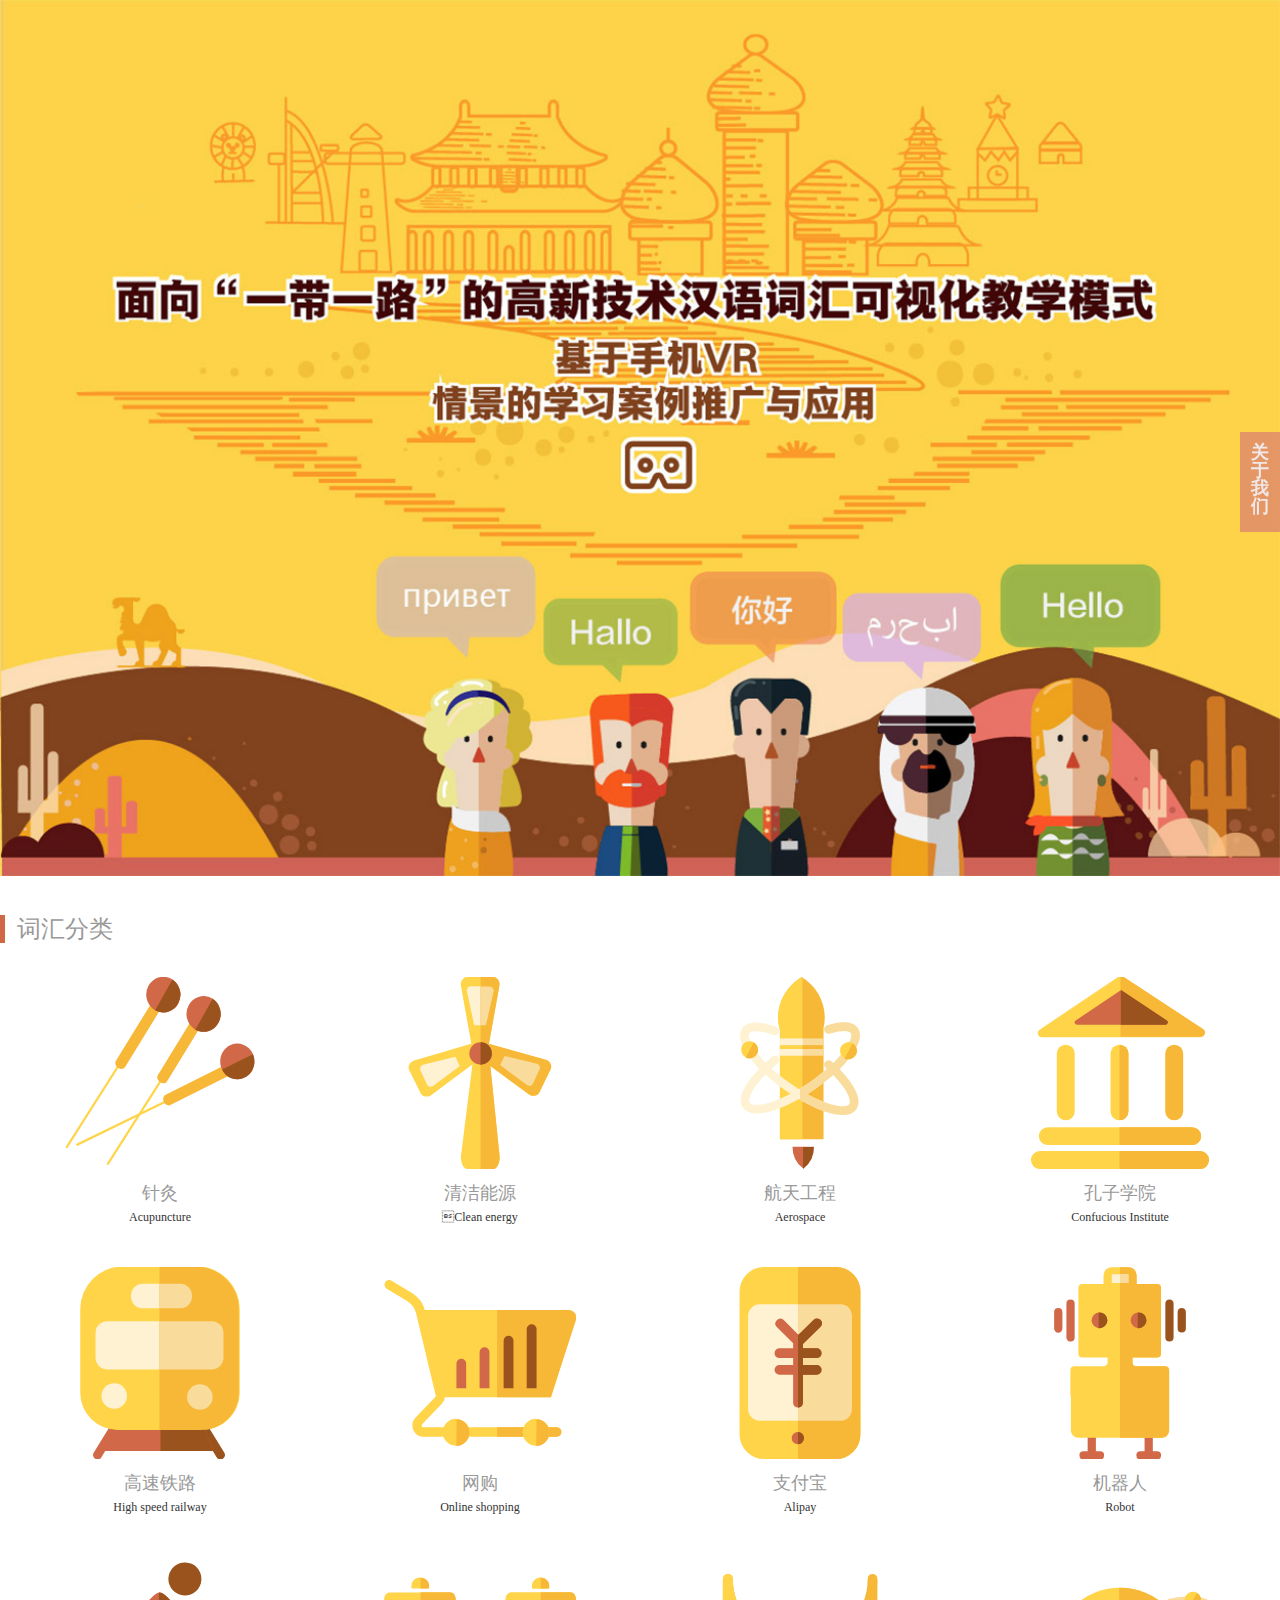
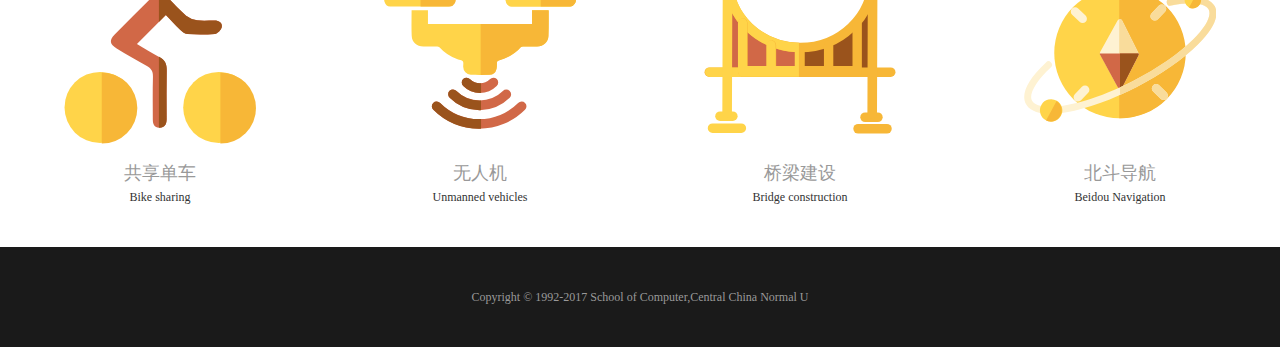
==== commit c72cfecc: "change style" ====
--- a/index.html
+++ b/index.html
@@ -27,90 +27,98 @@
                         <use xmlns:xlink="http://www.w3.org/1999/xlink" xlink:href="#acupuncture"></use>
                     </svg>
                     <div class="name">针灸</div>
+                    <div class="word">Acupuncture</div>
                 </div>
                 <div class="box">
                     <svg viewBox="0 0 200 200" class="svg">
                             <use xmlns:xlink="http://www.w3.org/1999/xlink" xlink:href="#clean"></use>
                         </svg>
                     <div class="name">清洁能源</div>
-                </div>
-                <div class="box">
-                    <svg viewBox="0 0 200 200" class="svg">
-                                <use xmlns:xlink="http://www.w3.org/1999/xlink" xlink:href="#spaceship"></use>
-                            </svg>
+                    <div class="word">Clean energy</div>
+                </div>
+                <div class="box">
+                    <svg viewBox="0 0 200 200" class="svg">
+                        <use xmlns:xlink="http://www.w3.org/1999/xlink" xlink:href="#spaceship"></use>
+                    </svg>
                     <div class="name">航天工程</div>
-                </div>
-                <div class="box">
-                    <svg viewBox="0 0 200 200" class="svg">
-                                    <use xmlns:xlink="http://www.w3.org/1999/xlink" xlink:href="#alipay"></use>
-                                </svg>
-                    <div class="name">支付宝</div>
+                    <div class="word">Aerospace</div>
+                </div>
+                <div class="box">
+                    <svg viewBox="0 0 200 200" class="svg">
+                        <use xmlns:xlink="http://www.w3.org/1999/xlink" xlink:href="#confucious"></use>
+                    </svg>
+                    <div class="name">孔子学院</div>
+                    <div class="word">Confucious Institute</div>
                 </div>
             </div>
             <div class="line">
                 <div class="box">
                     <svg viewBox="0 0 200 200" class="svg">
-                            <use xmlns:xlink="http://www.w3.org/1999/xlink" xlink:href="#highway"></use>
-                        </svg>
+                        <use xmlns:xlink="http://www.w3.org/1999/xlink" xlink:href="#highway"></use>
+                    </svg>
                     <div class="name">高速铁路</div>
-                </div>
-                <div class="box">
-                    <svg viewBox="0 0 200 200" class="svg">
-                                <use xmlns:xlink="http://www.w3.org/1999/xlink" xlink:href="#shareBike"></use>
-                            </svg>
-                    <div class="name">共享单车</div>
-                </div>
-                <div class="box">
-                    <svg viewBox="0 0 200 200" class="svg">
-                                    <use xmlns:xlink="http://www.w3.org/1999/xlink" xlink:href="#confucious"></use>
-                                </svg>
-                    <div class="name">孔子学院</div>
-                </div>
-                <div class="box">
-                    <svg viewBox="0 0 200 200" class="svg">
-                                        <use xmlns:xlink="http://www.w3.org/1999/xlink" xlink:href="#Smade"></use>
-                                    </svg>
-                    <div class="name">船舶制造</div>
+                    <div class="word">High speed railway</div>
+                </div>
+                <div class="box">
+                    <svg viewBox="0 0 200 200" class="svg">
+                        <use xmlns:xlink="http://www.w3.org/1999/xlink" xlink:href="#shopping"></use>
+                    </svg>
+                    <div class="name">网购</div>
+                    <div class="word">Online shopping</div>
+                </div>
+                <div class="box">
+                    <svg viewBox="0 0 200 200" class="svg">
+                        <use xmlns:xlink="http://www.w3.org/1999/xlink" xlink:href="#alipay"></use>
+                    </svg>
+                    <div class="name">支付宝</div>
+                    <div class="word">Alipay</div>
+                </div>
+                <div class="box">
+                    <svg viewBox="0 0 200 200" class="svg">
+                        <use xmlns:xlink="http://www.w3.org/1999/xlink" xlink:href="#robot"></use>
+                    </svg>
+                    <div class="name">机器人</div>
+                    <div class="word">Robot</div>
                 </div>
             </div>
             <div class="line">
                 <div class="box">
                     <svg viewBox="0 0 200 200" class="svg">
-                                <use xmlns:xlink="http://www.w3.org/1999/xlink" xlink:href="#shopping"></use>
-                            </svg>
-                    <div class="name">网购</div>
-                </div>
-                <div class="box">
-                    <svg viewBox="0 0 200 200" class="svg">
-                                    <use xmlns:xlink="http://www.w3.org/1999/xlink" xlink:href="#ship"></use>
-                                </svg>
-                    <div class="name">神舟飞船</div>
-                </div>
-                <div class="box">
-                    <svg viewBox="0 0 200 200" class="svg">
-                                        <use xmlns:xlink="http://www.w3.org/1999/xlink" xlink:href="#bridge"></use>
-                                    </svg>
+                        <use xmlns:xlink="http://www.w3.org/1999/xlink" xlink:href="#shareBike"></use>
+                    </svg>
+                    <div class="name">共享单车</div>
+                    <div class="word">Bike sharing</div>
+                </div>
+                <div class="box">
+                    <svg viewBox="0 0 200 200" class="svg">
+                        <use xmlns:xlink="http://www.w3.org/1999/xlink" xlink:href="#ship"></use>
+                    </svg>
+                    <div class="name">无人机</div>
+                    <div class="word">Unmanned vehicles</div>
+                </div>
+                <div class="box">
+                    <svg viewBox="0 0 200 200" class="svg">
+                        <use xmlns:xlink="http://www.w3.org/1999/xlink" xlink:href="#bridge"></use>
+                    </svg>
                     <div class="name">桥梁建设</div>
+                    <div class="word">Bridge construction</div>
                 </div>
                 <div class="box">
                     <svg viewBox="0 0 200 200" class="svg">
                         <use xmlns:xlink="http://www.w3.org/1999/xlink" xlink:href="#navigation"></use>
                     </svg>
                     <div class="name">北斗导航</div>
+                    <div class="word">Beidou Navigation</div>
                 </div>
             </div>
         </div>
     </div>
     <div class="footer">
-        <div class="box">
-            <a href="">
-                <div class="link_s">关于我们</div>
-            </a>
-            <a href="">
-                <div class="link_s">意见反馈</div>
-            </a>
-        </div>
-        <div class="box">
+        Copyright © 1992-2017 School of Computer,Central China Normal U
+    </div>
+    <div class="side">
+        <div class="link_s">关于我们</div>
+        <div class="qtbox">
             <img src="http://oonvtay51.bkt.clouddn.com/1505191743.png" alt="" class="qtcode">
             <div class="qtWord">下载APP</div>
         </div>
@@ -131,29 +139,26 @@
                 />
             </g>
         </symbol>
-        <symbol viewBox="0 0 166 165" id="navigation">
+        <symbol id="navigation" viewBox="0 0 166 165">
             <g id="北斗导航">
-                <circle class="Ncls-1" cx="82.5" cy="82.5" r="82.5" />
-                <rect class="Ncls-2" x="25.56" y="22.7" width="11" height="24" rx="4.5" ry="4.5" transform="translate(-15.48 33.01) rotate(-46.09)"
-                />
-                <rect class="Ncls-2" x="127.83" y="119.76" width="11" height="24" rx="4.5" ry="4.5" transform="translate(-54.06 136.45) rotate(-46.09)"
-                />
-                <rect class="Ncls-2" x="125.89" y="19.34" width="11" height="24" rx="4.5" ry="4.5" transform="translate(58.39 -82.31) rotate(43.87)"
-                />
-                <rect class="Ncls-2" x="28.89" y="121.68" width="11" height="24" rx="4.5" ry="4.5" transform="translate(102.24 13.47) rotate(43.87)"
-                />
-                <path class="Ncls-3" d="M83.5,0c-.5,0-1,0-1.5,0V165c.5,0,1,0,1.5,0a82.5,82.5,0,0,0,0-165Z" />
-                <path class="Ncls-2" d="M85.83,41.66,106.25,82.5a3.33,3.33,0,0,1,0,3L85.88,125.37a3.33,3.33,0,0,1-5.89.07L57.87,84.6a3.33,3.33,0,0,1,0-3.2L79.94,41.53A3.33,3.33,0,0,1,85.83,41.66Z"
-                />
-                <path class="Ncls-4" d="M106.25,82.5,85.83,41.66A3.31,3.31,0,0,0,82,39.93V127a3.31,3.31,0,0,0,3.88-1.68L106.24,85.5A3.33,3.33,0,0,0,106.25,82.5Z"
-                />
-                <path class="Ncls-5" d="M57.47,83a3.32,3.32,0,0,0,.4,1.6L80,125.44a3.33,3.33,0,0,0,5.89-.07L106.24,85.5a3.31,3.31,0,0,0,.19-2.5Z"
-                />
-                <path class="Ncls-6" d="M106.43,83H83v44.17a3.29,3.29,0,0,0,2.88-1.81L106.24,85.5A3.31,3.31,0,0,0,106.43,83Z" />
-                <rect class="Ncls-4" x="127.83" y="119.76" width="11" height="24" rx="4.5" ry="4.5" transform="translate(-54.06 136.45) rotate(-46.09)"
-                />
-                <rect class="Ncls-4" x="125.89" y="19.34" width="11" height="24" rx="4.5" ry="4.5" transform="translate(58.39 -82.31) rotate(43.87)"
-                />
+                <circle class="Ncls-1" cx="82.66" cy="82.5" r="56.5"/>
+                <path class="Ncls-2" d="M83.34,26l-1,0V139l1,0a56.5,56.5,0,0,0,0-113Z"/>
+                <path class="Ncls-3" d="M84.94,54.53l14,28a2.28,2.28,0,0,1,0,2.06L85,111.86a2.28,2.28,0,0,1-4,0l-15.15-28a2.28,2.28,0,0,1,0-2.19L80.9,54.44A2.28,2.28,0,0,1,84.94,54.53Z"/>
+                <path class="Ncls-4" d="M98.92,82.5l-14-28a2.27,2.27,0,0,0-2.62-1.18V113A2.27,2.27,0,0,0,85,111.86l13.94-27.3A2.28,2.28,0,0,0,98.92,82.5Z"/>
+                <path class="Ncls-5" d="M65.51,82.84a2.28,2.28,0,0,0,.27,1.1l15.15,28a2.28,2.28,0,0,0,4,0l13.94-27.3A2.27,2.27,0,0,0,99,82.84Z"/>
+                <path class="Ncls-6" d="M99,82.84H83v30.25a2.25,2.25,0,0,0,2-1.24l13.94-27.3A2.27,2.27,0,0,0,99,82.84Z"/>
+                <rect class="Ncls-3" x="43.66" y="41.55" width="7.53" height="16.44" rx="3.77" ry="3.77" transform="translate(-21.32 49.42) rotate(-46.09)"/>
+                <rect class="Ncls-3" x="113.7" y="108.02" width="7.53" height="16.44" rx="3.77" ry="3.77" transform="translate(-47.74 120.26) rotate(-46.09)"/>
+                <rect class="Ncls-3" x="112.37" y="39.24" width="7.53" height="16.44" rx="3.77" ry="3.77" transform="translate(65.3 -67.24) rotate(43.87)"/>
+                <rect class="Ncls-3" x="45.94" y="109.33" width="7.53" height="16.44" rx="3.77" ry="3.77" transform="translate(95.34 -1.64) rotate(43.87)"/>
+                <rect class="Ncls-4" x="113.7" y="108.02" width="7.53" height="16.44" rx="3.77" ry="3.77" transform="translate(-47.74 120.26) rotate(-46.09)"/>
+                <rect class="Ncls-4" x="112.37" y="39.24" width="7.53" height="16.44" rx="3.77" ry="3.77" transform="translate(65.3 -67.24) rotate(43.87)"/>
+                <path class="Ncls-3" d="M22.35,135c-13.14,0-18.6-4.39-20.8-8.66C-2.82,117.9,3.38,105.21,19,90.64A3,3,0,1,1,23.11,95C10.2,107.05,4,118,6.88,123.64c5.42,10.51,42.82,6.06,87.83-17.13,20.85-10.74,39.11-23.37,51.4-35.55,11.17-11.06,16.22-20.79,13.53-26-2.9-5.62-15.41-6.93-32.66-3.41a3,3,0,0,1-1.2-5.88c20.9-4.26,34.82-1.94,39.19,6.54,2.88,5.6,2.68,15.87-14.64,33-12.72,12.6-31.5,25.61-52.88,36.63s-42.87,18.76-60.52,21.8A86.63,86.63,0,0,1,22.35,135Z"/>
+                <circle class="Ncls-1" cx="23.48" cy="132.15" r="9.68" transform="translate(-102.33 85.37) rotate(-59.53)"/>
+                <path class="Ncls-2" d="M28.18,123.94l-9.12,17a9.67,9.67,0,0,0,9.12-17Z"/>
+                <path class="Ncls-4" d="M165,42.18c-4.37-8.48-18.29-10.8-39.19-6.54a3,3,0,0,0,1.2,5.88c17.25-3.52,29.76-2.21,32.66,3.41,2.7,5.23-2.36,15-13.53,26-12.3,12.19-30.55,24.81-51.4,35.55q-6,3.07-11.72,5.7v6.58c4.8-2.14,9.63-4.45,14.47-6.94,21.38-11,40.16-24,52.88-36.63C167.67,58.05,167.87,47.78,165,42.18Z"/>
+                <circle class="Ncls-1" cx="146" cy="36.68" r="7.2" transform="translate(40.35 143.91) rotate(-59.53)"/>
+                <path class="Ncls-2" d="M149.5,30.57l-6.78,12.67a7.19,7.19,0,0,0,6.78-12.67Z"/>
             </g>
         </symbol>
         <symbol viewBox="0 0 179 193" id = "confucious">
@@ -176,40 +181,35 @@
                 <path class="Ccls-2" d="M162,151H89v18h73a9,9,0,0,0,0-18Z" />
             </g>
         </symbol>
-        <symbol viewBox="0 0 124 196" id="alipay">
+        <symbol id="alipay" viewBox="0 0 124 196">
             <g id="支付宝">
-                <rect class="Acls-1" x="0.28" width="123.43" height="196" rx="25.02" ry="25.02" />
-                <line class="Acls-2" x1="62" y1="43" x2="71" y2="62" />
-                <rect class="Acls-3" x="9" y="38" width="85" height="119" rx="12" ry="12" />
-                <path class="Acls-4" d="M98.69,0H60V196H98.69a25,25,0,0,0,25-25V25A25,25,0,0,0,98.69,0Z" />
-                <path class="Acls-5" d="M104.18,38H60V157h44.18c6,0,10.82-5.4,10.82-12V50C115,43.4,110.13,38,104.18,38Z" />
-                <path class="Acls-6" d="M60,142.5c-13,0-21.51-3-25.25-8.84a13.57,13.57,0,0,1-.83-12.56,4.5,4.5,0,1,1,8.16,3.81,4.62,4.62,0,0,0,.3,4c.92,1.39,4.48,4.61,17.62,4.61,8.48,0,14.52-2,17.49-5.74,3.33-4.21,2.15-9.67,2.13-9.72l-.11-.46v-.47s-.3-6.54-5-10.77c-3.26-2.95-8-4.24-14.24-3.85-8.15.52-14.86-1.53-19.94-6.1C32.1,89,31.52,77.67,31.5,77.19v-.44c.42-7.63,6.88-22.32,28.3-23.25,27.15-1.2,28.68,23,28.69,23.27a4.5,4.5,0,0,1-9,.47C79.4,75.63,78,61.73,60.2,62.5a29.16,29.16,0,0,0-8.68,1.58C41.24,67.79,38.05,81.19,45.66,89q.36.37.75.72c3.21,2.86,7.69,4.12,13.3,3.77,8.76-.56,15.81,1.54,21,6.25,6.68,6.11,7.67,14.59,7.81,16.67h0c.38,2,1.43,10.13-3.92,16.91C79.75,139.42,71.49,142.5,60,142.5Z"
-                />
-                <path class="Acls-6" d="M60.1,154a4.66,4.66,0,0,1-4.1-4.72v-103a4.66,4.66,0,0,1,4.1-4.72A4.5,4.5,0,0,1,65,46V149.5A4.5,4.5,0,0,1,60.1,154Z" />
-                <circle class="Acls-6" cx="59.83" cy="174.68" r="6.3" transform="translate(-1.97 0.69) rotate(-0.65)" />
-                <path class="Acls-7" d="M59.94,168.39,60.08,181a6.3,6.3,0,0,0-.14-12.59Z" />
-                <path class="Acls-7" d="M89.47,116.43h0c-.14-2.08-1.13-10.56-7.81-16.67C76.58,95.1,69.63,93,61,93.5v9h.29c6.19-.39,11,.9,14.24,3.85,4.68,4.23,5,10.74,5,10.77v.47l.11.46c0,.05,1.19,5.51-2.13,9.72-3,3.75-9,5.74-17.49,5.74v9c11.49,0,19.75-3.08,24.55-9.16C90.91,126.56,89.85,118.48,89.47,116.43Z"
-                />
-                <path class="Acls-7" d="M61,62.51h.2C79,61.73,80.4,75.63,80.51,77.25a4.5,4.5,0,0,0,9-.47C89.48,76.53,88,52.43,61,53.5Z" />
-                <path class="Acls-7" d="M61.1,41.52l-.1,0V154l.1,0A4.5,4.5,0,0,0,66,149.5V46A4.5,4.5,0,0,0,61.1,41.52Z" />
-            </g>
-        </symbol>
-        <symbol viewBox="0 0 180 95" id = "bridge">
+                <rect class="Acls-1" x="0.28" width="123.43" height="196" rx="25.02" ry="25.02"/>
+                <line class="Acls-2" x1="62" y1="43" x2="71" y2="62"/>
+                <rect class="Acls-3" x="9" y="38" width="85" height="119" rx="12" ry="12"/>
+                <path class="Acls-4" d="M98.69,0H60V196H98.69a25,25,0,0,0,25-25V25A25,25,0,0,0,98.69,0Z"/>
+                <path class="Acls-5" d="M104.18,38H60V157h44.18c6,0,10.82-5.4,10.82-12V50C115,43.4,110.13,38,104.18,38Z"/>
+                <circle class="Acls-6" cx="59.83" cy="174.68" r="6.3" transform="translate(-1.97 0.69) rotate(-0.65)"/>
+                <path class="Acls-7" d="M59.94,168.39,60.08,181a6.3,6.3,0,0,0-.14-12.59Z"/>
+                <path class="Acls-6" d="M79,93a5,5,0,0,0,0-10H65V78.64L83,61.06a5,5,0,1,0-7-7.15L60.51,69.05l-.17,0L45.12,53.93a5,5,0,0,0-7,7.1L55,77.82V83H41a5,5,0,0,0,0,10H55v7H41a5,5,0,0,0,0,10H55v28.5a5,5,0,0,0,10,0V110H79a5,5,0,0,0,0-10H65V93Z"/>
+                <path class="Acls-7" d="M79,93a5,5,0,0,0,0-10H65V78.64L83,61.06a5,5,0,1,0-7-7.15L60.51,69.05l-.17,0L60,68.7v74.8a5,5,0,0,0,5-5V110H79a5,5,0,0,0,0-10H65V93Z"/>
+            </g>
+        </symbol>
+        <symbol id = "bridge" viewBox="0 0 180 149">
             <g id="桥梁架设">
-                <path class="Bcls-1" d="M22.5,4.5h136l-1,68s-24-42-67-42-67,48-67,48Z" />
-                <path class="Bcls-2" d="M44.89,9H141l-.71,35.84s-17-22.14-47.35-22.14S45.6,48,45.6,48Z" />
-                <line class="Bcls-3" x1="5" y1="4.5" x2="175" y2="4.5" />
-                <line class="Bcls-3" x1="22.9" y1="89.01" x2="23.31" y2="4.51" />
-                <path class="Bcls-3" d="M158.5,91.17c0-35.65-30.33-64.54-67.75-64.54S23,55.52,23,91.17" />
-                <path class="Bcls-4" d="M94,3.5v26c42.06,1,65.5,42,65.5,42l1-68Z" />
-                <path class="Bcls-5" d="M92,9V22.73l.95,0c30.39,0,47.35,22.14,47.35,22.14L141,9Z" />
-                <polyline class="Bcls-3" points="41.3 47.83 41.47 4.53 141.47 4.51 141.3 47.8" />
-                <path class="Bcls-6" d="M175.47,0H92V9h83.47a4.5,4.5,0,1,0,0-9Z" />
-                <path class="Bcls-6" d="M92,22.16v9c34.3.64,62,27.3,62,60a4.5,4.5,0,1,0,9,0C163,53.5,131.26,22.8,92,22.16Z" />
-                <path class="Bcls-6" d="M137,1V48.19a4.46,4.46,0,0,0,4.28,3.11h0A4.42,4.42,0,0,0,145.8,47L146,1Z" />
-                <path class="Bcls-6" d="M116,7V32.33c.55,1,2.24,1.66,4.28,1.67h0c2.48,0,4.49-1,4.5-2.31L125,7Z" />
-                <path class="Bcls-7" d="M57,7V32.33c.55,1,2.24,1.66,4.28,1.67h0c2.48,0,4.49-1,4.5-2.31L66,7Z" />
-                <line class="Bcls-8" x1="158.9" y1="90.01" x2="159.31" y2="5.51" />
+                <line class="Bcls-1" x1="15.02" y1="133.74" x2="27.01" y2="133.74"/>
+                <line class="Bcls-2" x1="151.02" y1="134.74" x2="163.01" y2="134.74"/>
+                <line class="Bcls-1" x1="8.01" y1="145.02" x2="34.99" y2="145.01"/>
+                <line class="Bcls-2" x1="144.5" y1="145.5" x2="171.5" y2="145.5"/>
+                <path class="Bcls-3" d="M158.5,91.5H22.5l1-63.86s24,39.45,67,39.45S157.5,22,157.5,22Z"/>
+                <path class="Bcls-4" d="M89,95h72l-1-69.5S136,70.58,93,70.58q-2,0-4-.11Z"/>
+                <line class="Bcls-2" x1="175" y1="92.5" x2="5" y2="92.5"/>
+                <line class="Bcls-2" x1="158.1" y1="6.99" x2="157.69" y2="131.49"/>
+                <path class="Bcls-2" d="M22.5,4.83c0,35.65,30.33,64.54,67.75,64.54S158,40.48,158,4.83"/>
+                <path class="Bcls-5" d="M5.53,97H89V88H5.53a4.5,4.5,0,1,0,0,9Z"/>
+                <path class="Bcls-5" d="M89,73.84v-9c-34.3-.64-62-27.3-62-60a4.5,4.5,0,0,0-9,0C18,42.5,49.74,73.2,89,73.84Z"/>
+                <line class="Bcls-1" x1="22.1" y1="5.99" x2="21.69" y2="130.49"/>
+                <path class="Bcls-6" d="M148,91.74V47c0-2.79-2-5-4.39-5s-4.39,2.26-4.39,5V86.7h-18V67.59c0-2.79-2-5-4.39-5s-4.39,2.26-4.39,5V86.7h-18v-14c0-2.79-2-5-4.39-5s-4.39,2.26-4.39,5v14h-18V67.59c0-2.79-2-5-4.39-5s-4.39,2.26-4.39,5V86.7h-18V47c0-2.79-2-5-4.39-5S32,44.26,32,47v44.7c0,2.79,2,5,4.39,5H143.64C146.07,96.78,148,94.52,148,91.74Z"/>
+                <path class="Bcls-5" d="M89,67.73a4.8,4.8,0,0,0-3.92,5v14H67.17V67.59c0-2.79-2-5-4.36-5s-4.36,2.26-4.36,5V86.7H40.55V47c0-2.79-2-5-4.36-5s-4.36,2.26-4.36,5v44.7c0,2.79,2,5,4.36,5H89Z"/>
             </g>
         </symbol>
         <symbol viewBox="0 0 145 195" id = "clean">
@@ -235,52 +235,42 @@
                 <path class="Lcls-6" d="M73.09,66.18V89a11.41,11.41,0,0,0,0-22.82Z" />
             </g>
         </symbol>
-        <symbol viewBox="0 0 182 189" id = "ship">
-            <g id="航天工程">
-                <rect class="Scls-1" x="84.36" y="22.83" width="15" height="148.1" transform="translate(-41.2 85.95) rotate(-41.83)" />
-                <rect class="Scls-2" x="46.66" y="67.99" width="85.71" height="51.61" rx="12" ry="12" transform="translate(99.7 -35.46) rotate(48.17)"
-                />
-                <polygon class="Scls-3" points="92.04 87.34 81.02 97.52 134.92 157.74 146.1 147.73 92.04 87.34" />
-                <path class="Scls-4" d="M129.32,99.58l-22.2-24.8-37.92,35L90.86,134a12,12,0,0,0,16.94.94l20.57-18.42A12,12,0,0,0,129.32,99.58Z"
-                />
-                <rect class="Scls-1" x="57.85" y="74.73" width="63.32" height="38.13" rx="12" ry="12" transform="translate(99.7 -35.46) rotate(48.17)"
-                />
-                <rect class="Scls-2" x="29.56" y="111.39" width="71.02" height="6.25" rx="3.12" ry="3.12" transform="translate(107 -10.35) rotate(48.17)"
-                />
-                <rect class="Scls-2" x="0.23" y="13.59" width="73.53" height="44.28" rx="12" ry="12" transform="translate(-14.4 33.78) rotate(-41.83)"
-                />
-                <rect class="Scls-4" x="107.19" y="130.42" width="73.53" height="44.28" rx="12" ry="12" transform="translate(-65.06 134.89) rotate(-41.83)"
-                />
-                <path class="Scls-5" d="M38.34,138.15a35.32,35.32,0,0,0,30.54-9.39L49.6,108.25A35.32,35.32,0,0,0,38.34,138.15Z" />
-                <path class="Scls-6" d="M58.8,118.59l-21,19.75a36.14,36.14,0,0,0,30.45-9.71Z" />
-                <path class="Scls-4" d="M89,136.56,66.93,111.9l-4.59,4.24,22,24.59A3.12,3.12,0,1,0,89,136.56Z" />
-                <path class="Scls-3" d="M118.19,97.2l-16-17.87-28,25.87,15.6,17.43a12,12,0,0,0,16.94.94l10.53-9.42A12,12,0,0,0,118.19,97.2Z"
-                />
-            </g>
-        </symbol>
-        <symbol viewBox="0 0 185 160" id = "shopping">
+        <symbol id = "ship" viewBox="0 0 147 115">
+                <g id="无人机">
+                    <path class="Scls-1" d="M37.78,101a49.6,49.6,0,0,0,70.14,0,3.7,3.7,0,1,0-5.23-5.23,42.25,42.25,0,0,1-59.68,0A3.7,3.7,0,1,0,37.78,101Z"/>
+                    <path class="Scls-1" d="M96.24,91.81A3.7,3.7,0,1,0,91,86.58a25.12,25.12,0,0,1-35.49,0,3.7,3.7,0,1,0-5.23,5.23A32.53,32.53,0,0,0,96.24,91.81Z"/>
+                    <path class="Scls-1" d="M86.28,82.8a3.7,3.7,0,1,0-5.23-5.23,10.71,10.71,0,0,1-15.14,0,3.7,3.7,0,1,0-5.23,5.23A18.12,18.12,0,0,0,86.28,82.8Z"/>
+                    <path class="Scls-2" d="M73.49,88.1h.8V80.7h-.8a10.63,10.63,0,0,1-7.57-3.13,3.7,3.7,0,1,0-5.23,5.23A18,18,0,0,0,73.49,88.1Z"/>
+                    <path class="Scls-2" d="M73.25,101.32h1v-7.4h-1a24.9,24.9,0,0,1-17.74-7.35,3.7,3.7,0,1,0-5.23,5.23A32.24,32.24,0,0,0,73.25,101.32Z"/>
+                    <path class="Scls-2" d="M37.78,101A49.19,49.19,0,0,0,72.83,115.5h1.46v-7.4h-.79A41.87,41.87,0,0,1,43,95.76,3.7,3.7,0,1,0,37.78,101Z"/>
+                    <path class="Scls-3" d="M21.13,24.77H33.65V35.3h79.69V24.83h12.6a1,1,0,0,1,.16.39c0,6.42.08,12.84-.2,19.25-.21,4.81-3.89,7.94-8.7,8-3.58,0-7.16,0-10.74,0a2.65,2.65,0,0,0-1.79.64c-4.49,5.12-10.21,8.19-16.65,10-1.27.36-1.65.89-1.6,2.16a17.38,17.38,0,0,1-.3,4.37,5.72,5.72,0,0,1-5.4,4.53c-4.79.12-9.58.14-14.36,0a6.16,6.16,0,0,1-5.73-6.07c-.06-1.47.43-3.31-.29-4.29s-2.61-1.07-4-1.56A32.78,32.78,0,0,1,42.42,53.1a2.66,2.66,0,0,0-1.79-.64c-3.47-.06-6.95,0-10.42,0-5.17,0-8.79-3-9-8.13C20.92,37.85,21.13,31.38,21.13,24.77Z"/>
+                    <path class="Scls-3" d="M120.08,21.81c-7.46,0-14.93,0-22.39,0-2.2,0-3.76-1.38-4.37-3.77-.82-3.19.94-6.54,3.65-6.94a6.2,6.2,0,0,1,.89,0h44.4a4.32,4.32,0,0,1,4.27,3.07,6,6,0,0,1-.41,5.5,4.16,4.16,0,0,1-3.9,2.19C134.83,21.8,127.45,21.81,120.08,21.81Z"/>
+                    <path class="Scls-3" d="M27.08,21.81c-7.46,0-14.93,0-22.39,0C2.48,21.8.93,20.42.31,18-.51,14.85,1.25,11.5,4,11.1a6.2,6.2,0,0,1,.89,0h44.4a4.32,4.32,0,0,1,4.27,3.07,6,6,0,0,1-.41,5.5,4.16,4.16,0,0,1-3.9,2.19C41.83,21.8,34.45,21.81,27.08,21.81Z"/>
+                    <path class="Scls-3" d="M113.54,8.09c-.41-3,.17-5.53,2.77-7.25a6.27,6.27,0,0,1,7.1.09,6.69,6.69,0,0,1,2.51,7.15Z"/>
+                    <path class="Scls-3" d="M33.52,8.11H21.09c-.36-2.73.08-5.15,2.31-7A6.29,6.29,0,0,1,30.48.64C33,2.07,34,4.55,33.52,8.11Z"/>
+                    <path class="Scls-3" d="M120.08,21.81c-7.46,0-14.93,0-22.39,0-2.2,0-3.76-1.38-4.37-3.77-.82-3.19.94-6.54,3.65-6.94a6.2,6.2,0,0,1,.89,0h44.4a4.32,4.32,0,0,1,4.27,3.07,6,6,0,0,1-.41,5.5,4.16,4.16,0,0,1-3.9,2.19C134.83,21.8,127.45,21.81,120.08,21.81Z"/>
+                    <path class="Scls-3" d="M113.54,8.09c-.41-3,.17-5.53,2.77-7.25a6.27,6.27,0,0,1,7.1.09,6.69,6.69,0,0,1,2.51,7.15Z"/>
+                    <path class="Scls-4" d="M125.94,24.83h-12.6V35.3H74v39q3.37,0,6.73-.09a5.72,5.72,0,0,0,5.4-4.53,17.38,17.38,0,0,0,.3-4.37c0-1.27.33-1.79,1.6-2.16,6.44-1.84,12.16-4.9,16.65-10a2.65,2.65,0,0,1,1.79-.64c3.58-.06,7.16,0,10.74,0,4.8,0,8.49-3.15,8.7-8,.28-6.41.16-12.83.2-19.25A1,1,0,0,0,125.94,24.83Z"/>
+                    <path class="Scls-4" d="M123.48.64A6.4,6.4,0,0,0,120-.2V8.11h6.52C127,4.55,126,2.07,123.48.64Z"/>
+                    <path class="Scls-4" d="M146.52,14.12a4.32,4.32,0,0,0-4.27-3.07H120V21.81h.08c7.38,0,14.76,0,22.13,0a4.16,4.16,0,0,0,3.9-2.19A6,6,0,0,0,146.52,14.12Z"/>
+                    <path class="Scls-4" d="M31.48.64A6.4,6.4,0,0,0,28-.2V8.11h6.52C35,4.55,34,2.07,31.48.64Z"/>
+                    <path class="Scls-4" d="M54.52,14.12a4.32,4.32,0,0,0-4.27-3.07H28V21.81h.08c7.38,0,14.76,0,22.13,0a4.16,4.16,0,0,0,3.9-2.19A6,6,0,0,0,54.52,14.12Z"/>
+                </g>
+            </symbol>
+        <symbol viewBox="0 0 185 160" id = "shopping">      
             <g id="网购">
-                <path class="Hcls-1" d="M161,113H59L39,29H177.14a7.27,7.27,0,0,1,6.94,9.41Z" />
-                <path class="Hcls-2" d="M178.14,29H113v84h49l23.09-74.59A7.27,7.27,0,0,0,178.14,29Z" />
-                <path class="Hcls-3" d="M151.46,105H141.17a4,4,0,0,1-3.83-5l15.58-58.15a4,4,0,0,1,3.83-2.94H167a4,4,0,0,1,3.83,5l-15.58,58.15A4,4,0,0,1,151.46,105Z"
-                />
-                <path class="Hcls-4" d="M122.18,105h-9.53a4.34,4.34,0,0,1-4.19-5.46l15.38-57.42A4.34,4.34,0,0,1,128,38.91h9.53a4.34,4.34,0,0,1,4.19,5.46l-15.38,57.42A4.34,4.34,0,0,1,122.18,105Z"
-                />
-                <path class="Hcls-4" d="M91.93,105H83.07a4.66,4.66,0,0,1-4.5-5.86L93.78,42.36a4.66,4.66,0,0,1,4.5-3.45h8.86a4.66,4.66,0,0,1,4.5,5.86L96.43,101.55A4.66,4.66,0,0,1,91.93,105Z"
-                />
-                <path class="Hcls-5" d="M5,4.5,24.63,16.42A23.48,23.48,0,0,1,35.28,31l18.87,78.91a6.71,6.71,0,0,1-1.69,6.21L33.73,135.62a6.63,6.63,0,0,0,.92,10.09,4.28,4.28,0,0,0,2.35.78H166"
-                />
-                <path class="Hcls-2" d="M166.5,142H112v9h54.5a4.5,4.5,0,0,0,0-9Z" />
-                <circle class="Hcls-1" cx="69.5" cy="146.8" r="12.95" transform="translate(-80.77 208.43) rotate(-86.97)" />
-                <path class="Hcls-2" d="M70,134.14,69.7,160A12.94,12.94,0,0,0,70,134.14Z" />
-                <circle class="Hcls-1" cx="146.5" cy="146.8" r="12.95" transform="translate(-7.84 285.32) rotate(-86.97)" />
-                <path class="Hcls-2" d="M147,134.14,146.7,160a12.94,12.94,0,0,0,.32-25.86Z" />
-                <path class="Hcls-4" d="M59.49,105h1a4,4,0,0,0,3.85-3L79.87,43.94a4,4,0,0,0-3.85-5H65.77a4,4,0,0,0-3.85,3L51.33,81.39a4,4,0,0,0,0,1.93l4.31,18.58A4,4,0,0,0,59.49,105Z"
-                />
-                <path class="Hcls-6" d="M151.46,105H141.17a4,4,0,0,1-3.83-5l15.58-58.15a4,4,0,0,1,3.83-2.94H167a4,4,0,0,1,3.83,5l-15.58,58.15A4,4,0,0,1,151.46,105Z"
-                />
-                <path class="Hcls-6" d="M137.56,38.91H128a4.34,4.34,0,0,0-4.19,3.21L112,86.34v18.61a4.38,4.38,0,0,0,.65.05h9.53a4.34,4.34,0,0,0,4.19-3.21l15.38-57.42A4.34,4.34,0,0,0,137.56,38.91Z"
-                />
+                <path class="Hcls-1" d="M161,113H59L39,29H177.14a7.27,7.27,0,0,1,6.94,9.41Z"/>
+                <path class="Hcls-2" d="M177.74,29H109v84h51.71l24.36-74.59C186.59,33.74,182.91,29,177.74,29Z"/>
+                <path class="Hcls-3" d="M5,4.5,24.63,16.42A23.48,23.48,0,0,1,35.28,31l18.87,78.91a6.71,6.71,0,0,1-1.69,6.21L33.73,135.62a6.63,6.63,0,0,0,.92,10.09,4.28,4.28,0,0,0,2.35.78H166"/>
+                <path class="Hcls-2" d="M166.27,142H109v9h57.27a4.51,4.51,0,1,0,0-9Z"/>
+                <circle class="Hcls-1" cx="69.5" cy="146.8" r="12.95" transform="translate(-80.77 208.43) rotate(-86.97)"/>
+                <path class="Hcls-2" d="M70,134.14,69.7,160A12.94,12.94,0,0,0,70,134.14Z"/>
+                <circle class="Hcls-1" cx="146.5" cy="146.8" r="12.95" transform="translate(-7.84 285.32) rotate(-86.97)"/>
+                <path class="Hcls-2" d="M147,134.14,146.7,160a12.94,12.94,0,0,0,.32-25.86Z"/>
+                <path class="Hcls-4" d="M74.49,76h0a4.69,4.69,0,0,1,4.69,4.69v23.55H69.8V80.7A4.69,4.69,0,0,1,74.49,76Z"/>
+                <path class="Hcls-4" d="M96.84,64.81h0a4.74,4.74,0,0,1,4.74,4.74v34.7H92.1V69.55A4.74,4.74,0,0,1,96.84,64.81Z"/>
+                <path class="Hcls-5" d="M120,53.8h0a4.74,4.74,0,0,1,4.74,4.74v45.71h-9.48V58.54A4.74,4.74,0,0,1,120,53.8Z"/>
+                <path class="Hcls-5" d="M142.26,42.6h0A4.74,4.74,0,0,1,147,47.34v56.91h-9.48V47.34A4.74,4.74,0,0,1,142.26,42.6Z"/>
             </g>
         </symbol>
         <symbol viewBox="0 0 124 200" id = "spaceship">
@@ -309,26 +299,26 @@
                 <path class="Pcls-1" d="M116.79,69.17l-8.36,15.62a8.86,8.86,0,0,0,8.36-15.62Z" />
             </g>
         </symbol>
-        <symbol viewBox="0 0 148 188" id = "Smade">
-            <g id="船舶制造">
-               <rect class="Mcls-1" x="61" y="5" width="23" height="28" rx="6.03" ry="6.03" />
-               <path class="Mcls-2" d="M80,5H74V33h6a6,6,0,0,0,6-6V11A6,6,0,0,0,80,5Z" />
-               <path class="Mcls-3" d="M111.2,68.08,86.89,49.49a21.82,21.82,0,0,0-26.54,0L36.06,68.12,4,93A10,10,0,0,0,.42,103.08L19,188H123l23.18-84.75a10,10,0,0,0-3.49-10.55Z"
-               />
-               <path class="Mcls-4" d="M143.69,92.71,112.2,68.08,87.89,49.49A21.78,21.78,0,0,0,75,45V188h49l23.18-84.75A10,10,0,0,0,143.69,92.71Z"
-               />
-               <rect class="Mcls-5" x="62.5" y="4.5" width="23" height="28" rx="6.03" ry="6.03" />
-               <path class="Mcls-5" d="M36.06,73.65,60.35,55.12a21.89,21.89,0,0,1,26.54,0l24.31,18.5,14.3,11.18V44.52a12,12,0,0,0-12-12h-80a12,12,0,0,0-12,12V85.06Z"
-               />
-               <path class="Mcls-6" d="M73.5,45h0A4.5,4.5,0,0,1,78,49.5V188a0,0,0,0,1,0,0H69a0,0,0,0,1,0,0V49.5A4.5,4.5,0,0,1,73.5,45Z"
-               />
-               <path class="Mcls-4" d="M79.47,0H74V9h5.47A1.53,1.53,0,0,1,81,10.53V26.47A1.53,1.53,0,0,1,79.47,28H74v9h5.47A10.55,10.55,0,0,0,90,26.47V10.53A10.55,10.55,0,0,0,79.47,0Z"
-               />
-               <path class="Mcls-4" d="M113.48,28H74v9h39.48A7.53,7.53,0,0,1,121,44.52v31L113.92,70,89.61,51.52A26.34,26.34,0,0,0,74,46.16v9a17.35,17.35,0,0,1,10.16,3.53l24.27,18.47L130,94V44.52A16.54,16.54,0,0,0,113.48,28Z"
-               />
-               <path class="Mcls-7" d="M75.5,45H74V188h6V49.5A4.51,4.51,0,0,0,75.5,45Z" />
-           </g>
-       </symbol>
+        <symbol viewBox="0 0 118 172" id = "robot">
+            <g id="网购">
+                <path class="Rcls-1" d="M107,32.71V63.15a3.69,3.69,0,0,1-7.38,0V32.71a3.69,3.69,0,1,1,7.38,0Z"/>
+                <path class="Rcls-1" d="M118,40.33V55.1a3.69,3.69,0,0,1-7.38,0V40.33a3.69,3.69,0,1,1,7.38,0Z"/>
+                <path class="Rcls-2" d="M14.72,66.84A3.69,3.69,0,0,1,11,63.15V32.71a3.69,3.69,0,1,1,7.38,0V63.15A3.69,3.69,0,0,1,14.72,66.84Z"/>
+                <path class="Rcls-2" d="M7.4,40.33V55.1A3.69,3.69,0,0,1,0,55.1V40.33a3.69,3.69,0,0,1,7.38,0Z"/>
+                <path class="Rcls-2" d="M37.4,150.33V165.1a3.69,3.69,0,1,1-7.38,0V150.33a3.69,3.69,0,1,1,7.38,0Z"/>
+                <path class="Rcls-2" d="M41.1,172.41H26.33a3.69,3.69,0,0,1,0-7.38H41.1a3.69,3.69,0,1,1,0,7.38Z"/>
+                <path class="Rcls-2" d="M92.1,172.41H77.33a3.69,3.69,0,1,1,0-7.38H92.1a3.69,3.69,0,0,1,0,7.38Z"/>
+                <path class="Rcls-2" d="M88.4,150.33V165.1a3.69,3.69,0,1,1-7.38,0V150.33a3.69,3.69,0,0,1,7.38,0Z"/>
+                <path class="Rcls-3" d="M103,101.88V92.64A3.7,3.7,0,0,0,99.28,89H73.89a3.7,3.7,0,0,1-3.69-3.69V81.14H92.07a3.7,3.7,0,0,0,3.69-3.69V19a3.7,3.7,0,0,0-3.69-3.69H73.89V7.5A7.39,7.39,0,0,0,66.51.12H51.63A7.39,7.39,0,0,0,44.25,7.5v7.84H25.42A3.7,3.7,0,0,0,21.73,19V77.45a3.7,3.7,0,0,0,3.69,3.69H47.94v4.12A3.7,3.7,0,0,1,44.25,89h-26a3.7,3.7,0,0,0-3.69,3.69v21.67A3.63,3.63,0,0,0,15,116v30.46A6.59,6.59,0,0,0,21.59,153H96.41a6.59,6.59,0,0,0,6.59-6.59V102A1,1,0,0,0,103,101.88Z"/>
+                <circle class="Rcls-2" cx="40.59" cy="47.75" r="7.04"/>
+                <path class="Rcls-1" d="M40.69,40.72H39.9V54.79h.79a7,7,0,0,0,0-14.06Z"/>
+                <path class="Rcls-4" d="M103,101.88V92.64A3.7,3.7,0,0,0,99.28,89H73.89a3.7,3.7,0,0,1-3.69-3.69V81.14H92.07a3.7,3.7,0,0,0,3.69-3.69V19a3.7,3.7,0,0,0-3.69-3.69H73.89V7.5A7.39,7.39,0,0,0,66.51.12H59V153H96.41a6.59,6.59,0,0,0,6.59-6.59V102A1,1,0,0,0,103,101.88Z"/>
+                <circle class="Rcls-2" cx="75.59" cy="47.75" r="7.04"/>
+                <path class="Rcls-1" d="M75.69,40.72H74.9V54.79h.79a7,7,0,0,0,0-14.06Z"/>
+                <path class="Rcls-5" d="M51.63,6.51H66.51v7.83H51.63Z"/>
+                <path class="Rcls-6" d="M66.5,6.5H59v7.84h7.51V6.51Z"/>
+            </g>
+        </symbol>
        <symbol id="highway" viewBox="0 0 161 195">
             <line class="Wcls-1" x1="17" y1="191" x2="36" y2="160" />
             <line class="Wcls-2" x1="142" y1="191" x2="123" y2="160" />
@@ -345,25 +335,32 @@
             <path class="Wcls-8" d="M101,17H80V42h21a12,12,0,0,0,12-12V29A12,12,0,0,0,101,17Z" />
             <circle class="Wcls-8" cx="121" cy="132" r="13" />
         </symbol>
-       <symbol viewBox="0 0 181 182" id="acupuncture">
+        <symbol id = "acupuncture"  viewBox="0 0 181 182">
             <g id="针灸">
-                <rect class="Ucls-1" x="47.69" y="6.56" width="10.11" height="164.78" rx="5.06" ry="5.06" transform="translate(48.66 192.28) rotate(-147.07)"
-                />
-                <path class="Ucls-2" d="M99.93,27.68a5.06,5.06,0,0,0-1.25-6.84L8.11,158.42a5.06,5.06,0,0,0,6.78-1.56Z" />
-                <circle class="Ucls-3" cx="99.5" cy="17.5" r="17.5" transform="translate(33.96 94.38) rotate(-59.53)" />
-                <path class="Ucls-4" d="M108.79,2.69,91.07,32.81A17.48,17.48,0,0,0,108.79,2.69Z" />
-                <rect class="Ucls-1" x="81.73" y="29.58" width="10.11" height="164.78" rx="5.06" ry="5.06" transform="translate(98.74 253.12) rotate(-147.07)"
-                />
-                <path class="Ucls-2" d="M134,50.7a5.06,5.06,0,0,0-1.25-6.84L42.14,181.44a5.06,5.06,0,0,0,6.78-1.56Z" />
-                <circle class="Ucls-3" cx="133.53" cy="40.52" r="17.5" transform="translate(30.89 135.06) rotate(-59.53)" />
-                <path class="Ucls-4" d="M142.83,25.71,125.1,55.83a17.48,17.48,0,0,0,17.72-30.12Z" />
-                <rect class="Ucls-1" x="75.33" y="18.86" width="10.11" height="164.78" rx="5.06" ry="5.06" transform="translate(-0.61 202.02) rotate(-102.76)"
-                />
-                <path class="Ucls-2" d="M156.95,90.36a5.06,5.06,0,0,0,3.89-5.77L-.09,119.79a5.06,5.06,0,0,0,5.94,3.62Z" />
-                <circle class="Ucls-3" cx="163.75" cy="82.77" r="17.5" transform="translate(-15.99 45.9) rotate(-15.22)" />
-                <path class="Ucls-4" d="M180.74,78.67,147,87.84a17.48,17.48,0,0,0,33.72-9.18Z" />
-            </g>
-        </symbol>    
+                <path class="Ucls-1" d="M40.43,178.23l.07,0c.46.32,1.25-.08,1.77-.89L124.47,48c.51-.81.56-1.73.1-2l-.07,0c-.46-.32-1.25.08-1.77.89L40.53,176.18C40,177,40,177.91,40.43,178.23Z"
+                />
+                <path class="Ucls-2" d="M90.76,99.79l-.35-.24c-2.3-1.55-3.17-4.41-2-6.39l31.07-50.68,8.67,5.83L97.13,99C95.91,101,93.06,101.33,90.76,99.79Z"
+                />
+                <path class="Ucls-1" d="M11,159.38l0,.08c.22.51,1.11.58,2,.17L150.82,92.52c.86-.42,1.38-1.18,1.16-1.69l0-.08c-.22-.51-1.11-.58-2-.17L12.19,157.69C11.32,158.11,10.8,158.87,11,159.38Z"
+                />
+                <path class="Ucls-1" d="M1.43,162.23l.07,0c.46.32,1.25-.08,1.77-.89L85.47,32c.51-.81.56-1.73.1-2l-.07,0c-.46-.32-1.25.08-1.77.89L1.53,160.18C1,161,1,161.91,1.43,162.23Z"
+                />
+                <path class="Ucls-2" d="M94.29,118.6l-.18-.4c-1.18-2.58-.4-5.54,1.73-6.6l54.49-27.25,4.44,9.74-54.49,27.25C98.15,122.4,95.46,121.18,94.29,118.6Z"
+                />
+                <path class="Ucls-2" d="M50.94,86.26,50.59,86c-2.3-1.55-3.12-4.49-1.85-6.56l32.58-53L90,32.29l-32.58,53C56.13,87.37,53.24,87.8,50.94,86.26Z"
+                />
+                <path class="Ucls-3" d="M107.64,25.31a15.81,15.81,0,0,1-22.18,6A17.39,17.39,0,0,1,79.72,8.12a15.81,15.81,0,0,1,22.18-6A17.39,17.39,0,0,1,107.64,25.31Z"
+                />
+                <path class="Ucls-4" d="M102.28,2.37,85.88,31.55a15.8,15.8,0,0,0,21.77-6.24A17.4,17.4,0,0,0,102.28,2.37Z" />
+                <path class="Ucls-3" d="M145.79,43.65a15.81,15.81,0,0,1-22.18,6,17.39,17.39,0,0,1-5.75-23.21,15.81,15.81,0,0,1,22.18-6A17.39,17.39,0,0,1,145.79,43.65Z"
+                />
+                <path class="Ucls-4" d="M140.43,20.72,124,49.89a15.8,15.8,0,0,0,21.77-6.24A17.4,17.4,0,0,0,140.43,20.72Z" />
+                <path class="Ucls-3" d="M170.73,95.36a15.89,15.89,0,0,1-21.57-8.06c-3.83-8.46-.38-18.57,7.7-22.58a15.89,15.89,0,0,1,21.57,8.06C182.27,81.24,178.82,91.35,170.73,95.36Z"
+                />
+                <path class="Ucls-4" d="M178.61,73.23l-29.23,14.5a15.86,15.86,0,0,0,21.36,7.63C178.68,91.42,182.13,81.59,178.61,73.23Z"
+                />
+            </g>
+        </symbol> 
     </svg>
 </body>
 
--- a/index.css
+++ b/index.css
@@ -46,6 +46,12 @@
     vertical-align: middle;
 }
 
+.word {
+    margin-top: 5px;
+    font-size: 12px;
+    color: #333333;
+}
+
 .name {
     font-size: 18px;
     margin-top: 12px;
@@ -57,19 +63,45 @@
 
 .footer {
     height: 100px;
-    /* line-height: 100px; */
+    line-height: 100px;
     width: 100%;
-    font-size: 18px;
-    color: #e6e6e6;
+    font-size: 12px;
+    color: #999999;
     background: #1a1a1a;
     text-align: center;
 }
 
 .link_s {
-    margin-top: 20px;
+    width: 18px;
+    line-height: 1;
+    margin: 11px;
+    font-weight: bolder;
     font-size: 18px;
-    color: #e6e6e6;
+    display: inline-block;
+    vertical-align: top;
+    color: #f0e8e9;
 }
+
+.qtbox {
+    margin: 0 8px 0 15px;
+    vertical-align: top;
+    display: none;
+}
+
+.side:hover .qtbox {
+    /* animation: showSide 2s ease-in-out; */
+    display: inline-block;
+}
+
+
+/* @keyframes showSide {
+    0% {
+        display: none;
+    }
+    100% {
+        display: inline-block;
+    }
+} */
 
 .qtcode {
     width: 45px;
@@ -78,4 +110,13 @@
 
 .qtWord {
     font-size: 12px;
+}
+
+.side {
+    position: fixed;
+    top: 48%;
+    right: 0;
+    height: 100px;
+    background-color: rgba(217, 124, 114, 0.7);
+    color: #f0e8e9;
 }--- a/svg.css
+++ b/svg.css
@@ -18,6 +18,26 @@
     fill: #ffd449;
 }
 
+.Ncls-2 {
+    fill: #f7b737;
+}
+
+.Ncls-3 {
+    fill: #fef2d2;
+}
+
+.Ncls-4 {
+    fill: #f9dc9b;
+}
+
+.Ncls-5 {
+    fill: #d16847;
+}
+
+.Ncls-6 {
+    fill: #9a531c;
+}
+
 .Hcls-1 {
     fill: #ffd449;
 }
@@ -27,14 +47,6 @@
 }
 
 .Hcls-3 {
-    fill: #fef2d2;
-}
-
-.Hcls-4 {
-    fill: #d16847;
-}
-
-.Hcls-5 {
     fill: none;
     stroke: #ffd449;
     stroke-linecap: round;
@@ -42,7 +54,11 @@
     stroke-width: 9px;
 }
 
-.Hcls-6 {
+.Hcls-4 {
+    fill: #d16847;
+}
+
+.Hcls-5 {
     fill: #9a531c;
 }
 
@@ -67,26 +83,6 @@
 }
 
 .Pcls-6 {
-    fill: #9a531c;
-}
-
-.Ncls-2 {
-    fill: #fef2d2;
-}
-
-.Ncls-3 {
-    fill: #f7b737;
-}
-
-.Ncls-4 {
-    fill: #f9dc9b;
-}
-
-.Ncls-5 {
-    fill: #d16847;
-}
-
-.Ncls-6 {
     fill: #9a531c;
 }
 
@@ -134,50 +130,38 @@
     fill: #9a531c;
 }
 
-.Bcls-1 {
-    fill: #fef2d2;
-}
-
+.Bcls-1,
 .Bcls-2 {
-    fill: #d16847;
-}
-
-.Bcls-3,
-.Bcls-8 {
     fill: none;
     stroke-linecap: round;
     stroke-miterlimit: 10;
     stroke-width: 9px;
 }
 
+.Bcls-1 {
+    stroke: #ffd449;
+}
+
+.Bcls-2 {
+    stroke: #f7b737;
+}
+
 .Bcls-3 {
-    stroke: #ffd449;
+    fill: #d16847;
 }
 
 .Bcls-4 {
-    fill: #f9dc9b;
+    fill: #9a531c;
 }
 
 .Bcls-5 {
-    fill: #9a531c;
+    fill: #ffd449;
 }
 
 .Bcls-6 {
     fill: #f7b737;
 }
 
-.Bcls-7 {
-    fill: #ffd449;
-}
-
-.Bcls-8 {
-    stroke: #f7b737;
-}
-
-.Bcls-4 {
-    fill: #f7b737;
-}
-
 .Lcls-1 {
     fill: #ffd449;
 }
@@ -203,57 +187,42 @@
 }
 
 .Scls-1 {
-    fill: #fef2d2;
+    fill: #d16847;
 }
 
 .Scls-2 {
-    fill: #ffd449;
+    fill: #9a531c;
 }
 
 .Scls-3 {
-    fill: #f9dc9b;
+    fill: #ffd449;
 }
 
 .Scls-4 {
     fill: #f7b737;
 }
 
-.Scls-5 {
-    fill: #d16847;
-}
-
-.Scls-6 {
-    fill: #9a531c;
-}
-
-.Mcls-1 {
-    fill: #d16846;
-}
-
-.Mcls-2 {
-    fill: #9a531c;
-}
-
-.Mcls-3 {
-    fill: #ffd449;
-}
-
-.Mcls-4 {
-    fill: #f7b737;
-}
-
-.Mcls-5 {
-    fill: none;
-    stroke: #ffd449;
-    stroke-miterlimit: 10;
-    stroke-width: 9px;
-}
-
-.Mcls-6 {
-    fill: #fef2d2;
-}
-
-.Mcls-7 {
+.Rcls-1 {
+    fill: #9a531c;
+}
+
+.Rcls-2 {
+    fill: #d16847;
+}
+
+.Rcls-3 {
+    fill: #ffd449;
+}
+
+.Rcls-4 {
+    fill: #f7b737;
+}
+
+.Rcls-5 {
+    fill: #fef2d2;
+}
+
+.Rcls-6 {
     fill: #f9dc9b;
 }
 
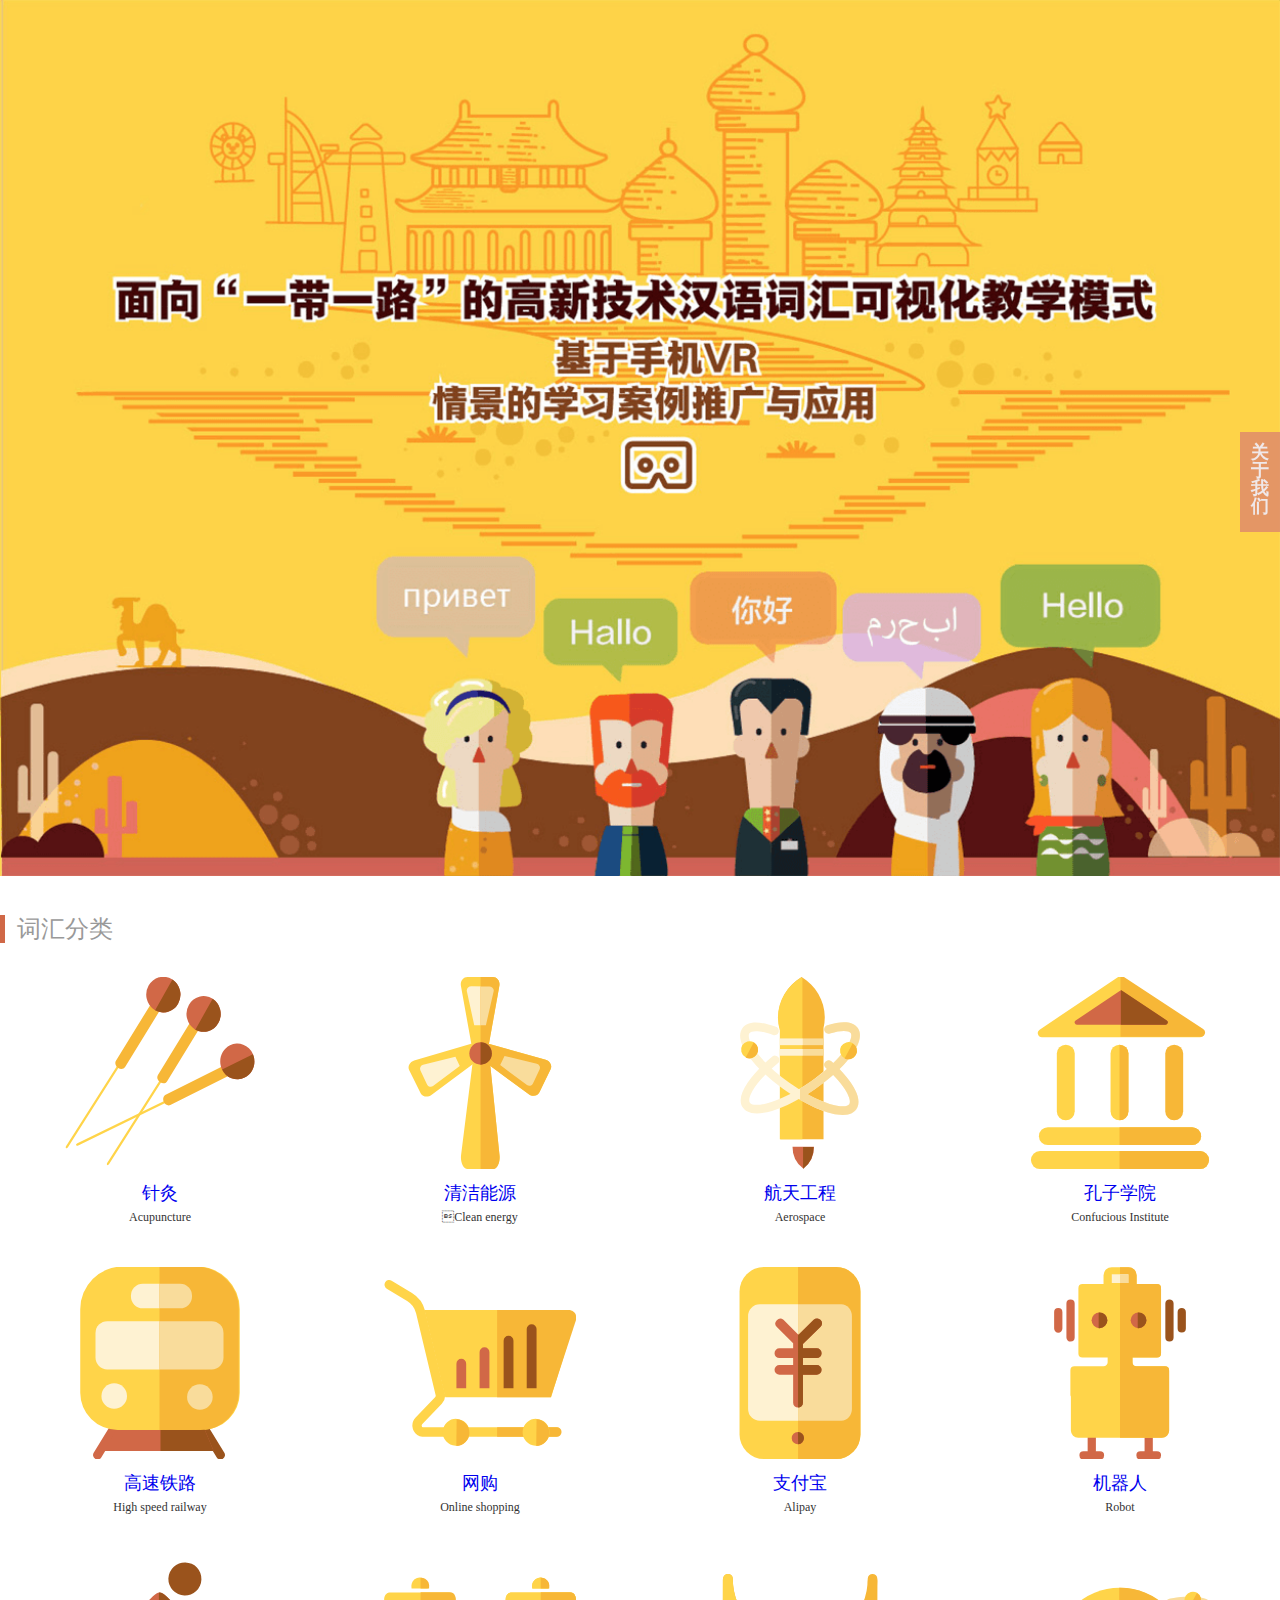
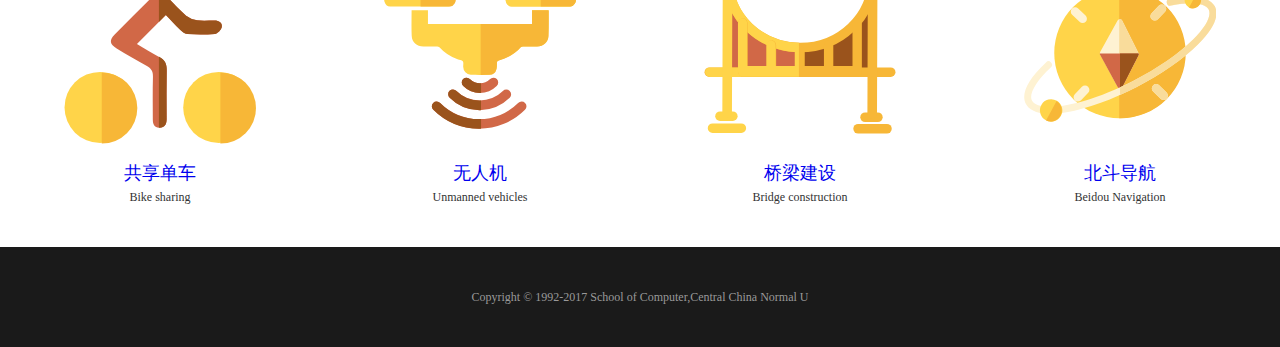
==== commit 2d1abb13: "add url" ====
--- a/index.html
+++ b/index.html
@@ -13,7 +13,9 @@
 
 <body>
     <div class="title">
-        <img class="title" src="./img/title.png" alt="title">
+        <a href="http://120.24.4.254:5422/main/">
+            <img class="title" src="./img/title.png" alt="title">
+        </a>
     </div>
     <div class="classify">
         <div class="title_s">
@@ -21,96 +23,99 @@
             <div class="ti">词汇分类</div>
         </div>
         <div class="classBox">
-            <div class="line">
-                <div class="box">
-                    <svg viewBox="0 0 200 200" class="svg">
-                        <use xmlns:xlink="http://www.w3.org/1999/xlink" xlink:href="#acupuncture"></use>
-                    </svg>
-                    <div class="name">针灸</div>
-                    <div class="word">Acupuncture</div>
+            <a href="http://120.24.4.254:5422/main/learn/">
+                <div class="line">
+                    <div class="box">
+                        <svg viewBox="0 0 200 200" class="svg">
+                            <use xmlns:xlink="http://www.w3.org/1999/xlink" xlink:href="#acupuncture"></use>
+                        </svg>
+                        <div class="name">针灸</div>
+                        <div class="word">Acupuncture</div>
+                    </div>
+                    <div class="box">
+                        <svg viewBox="0 0 200 200" class="svg">
+                                <use xmlns:xlink="http://www.w3.org/1999/xlink" xlink:href="#clean"></use>
+                            </svg>
+                        <div class="name">清洁能源</div>
+                        <div class="word">Clean energy</div>
+                    </div>
+                    <div class="box">
+                        <svg viewBox="0 0 200 200" class="svg">
+                            <use xmlns:xlink="http://www.w3.org/1999/xlink" xlink:href="#spaceship"></use>
+                        </svg>
+                        <div class="name">航天工程</div>
+                        <div class="word">Aerospace</div>
+                    </div>
+                    <div class="box">
+                        <svg viewBox="0 0 200 200" class="svg">
+                            <use xmlns:xlink="http://www.w3.org/1999/xlink" xlink:href="#confucious"></use>
+                        </svg>
+                        <div class="name">孔子学院</div>
+                        <div class="word">Confucious Institute</div>
+                    </div>
                 </div>
-                <div class="box">
-                    <svg viewBox="0 0 200 200" class="svg">
-                            <use xmlns:xlink="http://www.w3.org/1999/xlink" xlink:href="#clean"></use>
-                        </svg>
-                    <div class="name">清洁能源</div>
-                    <div class="word">Clean energy</div>
+                <div class="line">
+                    <div class="box">
+                        <svg viewBox="0 0 200 200" class="svg">
+                            <use xmlns:xlink="http://www.w3.org/1999/xlink" xlink:href="#highway"></use>
+                        </svg>
+                        <div class="name">高速铁路</div>
+                        <div class="word">High speed railway</div>
+                    </div>
+                    <div class="box">
+                        <svg viewBox="0 0 200 200" class="svg">
+                            <use xmlns:xlink="http://www.w3.org/1999/xlink" xlink:href="#shopping"></use>
+                        </svg>
+                        <div class="name">网购</div>
+                        <div class="word">Online shopping</div>
+                    </div>
+                    <div class="box">
+                        <svg viewBox="0 0 200 200" class="svg">
+                            <use xmlns:xlink="http://www.w3.org/1999/xlink" xlink:href="#alipay"></use>
+                        </svg>
+                        <div class="name">支付宝</div>
+                        <div class="word">Alipay</div>
+                    </div>
+                    <div class="box">
+                        <svg viewBox="0 0 200 200" class="svg">
+                            <use xmlns:xlink="http://www.w3.org/1999/xlink" xlink:href="#robot"></use>
+                        </svg>
+                        <div class="name">机器人</div>
+                        <div class="word">Robot</div>
+                    </div>
                 </div>
-                <div class="box">
-                    <svg viewBox="0 0 200 200" class="svg">
-                        <use xmlns:xlink="http://www.w3.org/1999/xlink" xlink:href="#spaceship"></use>
-                    </svg>
-                    <div class="name">航天工程</div>
-                    <div class="word">Aerospace</div>
+                <div class="line">
+                    <div class="box">
+                        <svg viewBox="0 0 200 200" class="svg">
+                            <use xmlns:xlink="http://www.w3.org/1999/xlink" xlink:href="#shareBike"></use>
+                        </svg>
+                        <div class="name">共享单车</div>
+                        <div class="word">Bike sharing</div>
+                    </div>
+                    <div class="box">
+                        <svg viewBox="0 0 200 200" class="svg">
+                            <use xmlns:xlink="http://www.w3.org/1999/xlink" xlink:href="#ship"></use>
+                        </svg>
+                        <div class="name">无人机</div>
+                        <div class="word">Unmanned vehicles</div>
+                    </div>
+                    <div class="box">
+                        <svg viewBox="0 0 200 200" class="svg">
+                            <use xmlns:xlink="http://www.w3.org/1999/xlink" xlink:href="#bridge"></use>
+                        </svg>
+                        <div class="name">桥梁建设</div>
+                        <div class="word">Bridge construction</div>
+                    </div>
+                    <div class="box">
+                        <svg viewBox="0 0 200 200" class="svg">
+                            <use xmlns:xlink="http://www.w3.org/1999/xlink" xlink:href="#navigation"></use>
+                        </svg>
+                        <div class="name">北斗导航</div>
+                        <div class="word">Beidou Navigation</div>
+                    </div>
                 </div>
-                <div class="box">
-                    <svg viewBox="0 0 200 200" class="svg">
-                        <use xmlns:xlink="http://www.w3.org/1999/xlink" xlink:href="#confucious"></use>
-                    </svg>
-                    <div class="name">孔子学院</div>
-                    <div class="word">Confucious Institute</div>
-                </div>
-            </div>
-            <div class="line">
-                <div class="box">
-                    <svg viewBox="0 0 200 200" class="svg">
-                        <use xmlns:xlink="http://www.w3.org/1999/xlink" xlink:href="#highway"></use>
-                    </svg>
-                    <div class="name">高速铁路</div>
-                    <div class="word">High speed railway</div>
-                </div>
-                <div class="box">
-                    <svg viewBox="0 0 200 200" class="svg">
-                        <use xmlns:xlink="http://www.w3.org/1999/xlink" xlink:href="#shopping"></use>
-                    </svg>
-                    <div class="name">网购</div>
-                    <div class="word">Online shopping</div>
-                </div>
-                <div class="box">
-                    <svg viewBox="0 0 200 200" class="svg">
-                        <use xmlns:xlink="http://www.w3.org/1999/xlink" xlink:href="#alipay"></use>
-                    </svg>
-                    <div class="name">支付宝</div>
-                    <div class="word">Alipay</div>
-                </div>
-                <div class="box">
-                    <svg viewBox="0 0 200 200" class="svg">
-                        <use xmlns:xlink="http://www.w3.org/1999/xlink" xlink:href="#robot"></use>
-                    </svg>
-                    <div class="name">机器人</div>
-                    <div class="word">Robot</div>
-                </div>
-            </div>
-            <div class="line">
-                <div class="box">
-                    <svg viewBox="0 0 200 200" class="svg">
-                        <use xmlns:xlink="http://www.w3.org/1999/xlink" xlink:href="#shareBike"></use>
-                    </svg>
-                    <div class="name">共享单车</div>
-                    <div class="word">Bike sharing</div>
-                </div>
-                <div class="box">
-                    <svg viewBox="0 0 200 200" class="svg">
-                        <use xmlns:xlink="http://www.w3.org/1999/xlink" xlink:href="#ship"></use>
-                    </svg>
-                    <div class="name">无人机</div>
-                    <div class="word">Unmanned vehicles</div>
-                </div>
-                <div class="box">
-                    <svg viewBox="0 0 200 200" class="svg">
-                        <use xmlns:xlink="http://www.w3.org/1999/xlink" xlink:href="#bridge"></use>
-                    </svg>
-                    <div class="name">桥梁建设</div>
-                    <div class="word">Bridge construction</div>
-                </div>
-                <div class="box">
-                    <svg viewBox="0 0 200 200" class="svg">
-                        <use xmlns:xlink="http://www.w3.org/1999/xlink" xlink:href="#navigation"></use>
-                    </svg>
-                    <div class="name">北斗导航</div>
-                    <div class="word">Beidou Navigation</div>
-                </div>
-            </div>
+            </a>
+
         </div>
     </div>
     <div class="footer">
--- a/index.css
+++ b/index.css
@@ -89,19 +89,8 @@
 }
 
 .side:hover .qtbox {
-    /* animation: showSide 2s ease-in-out; */
     display: inline-block;
 }
-
-
-/* @keyframes showSide {
-    0% {
-        display: none;
-    }
-    100% {
-        display: inline-block;
-    }
-} */
 
 .qtcode {
     width: 45px;
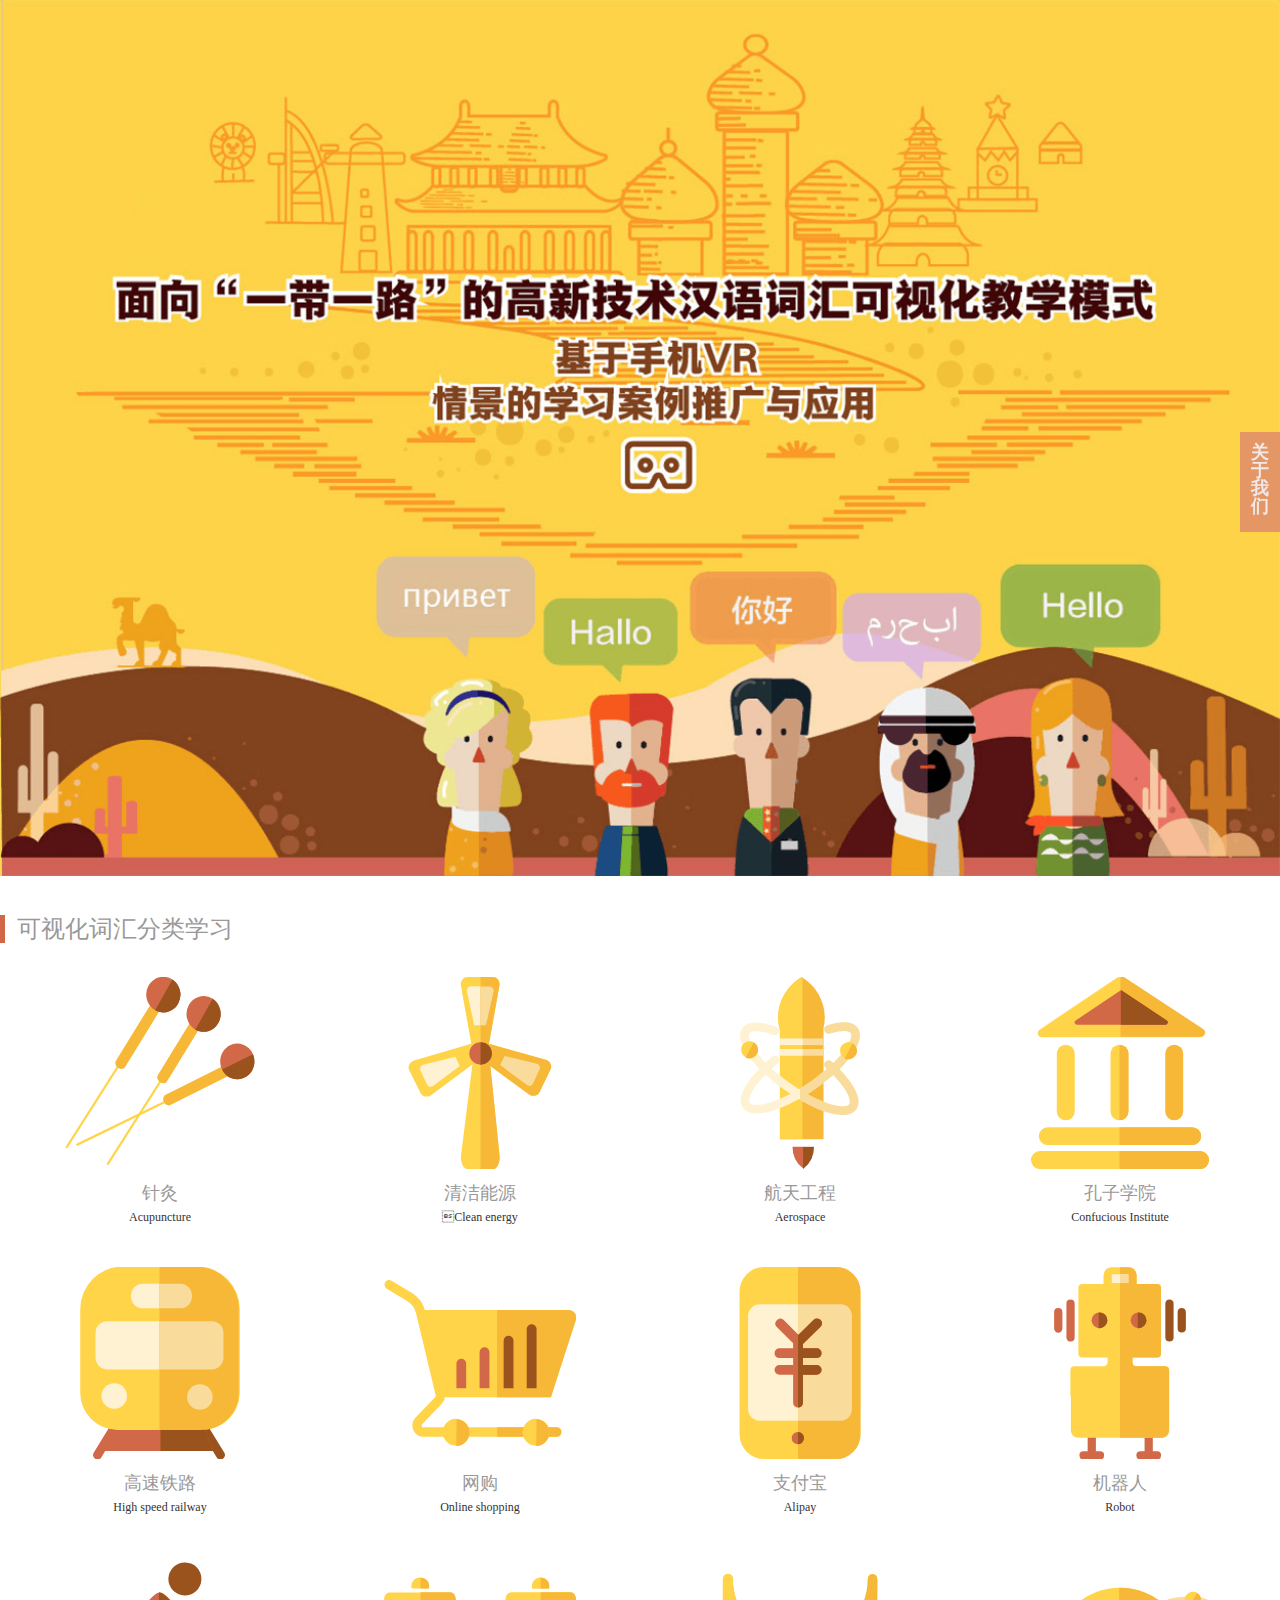
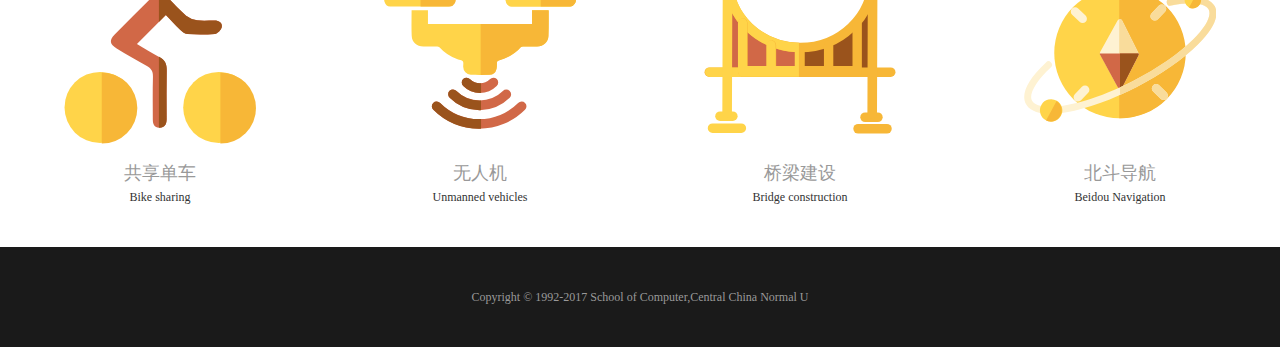
==== commit de70c4f3: "change url color" ====
--- a/index.html
+++ b/index.html
@@ -20,7 +20,7 @@
     <div class="classify">
         <div class="title_s">
             <div class="front"></div>
-            <div class="ti">词汇分类</div>
+            <div class="ti">可视化词汇分类学习</div>
         </div>
         <div class="classBox">
             <a href="http://120.24.4.254:5422/main/learn/">
--- a/index.css
+++ b/index.css
@@ -8,6 +8,7 @@
 
 a {
     text-decoration: none;
+    color: #999999;
 }
 
 .title {
